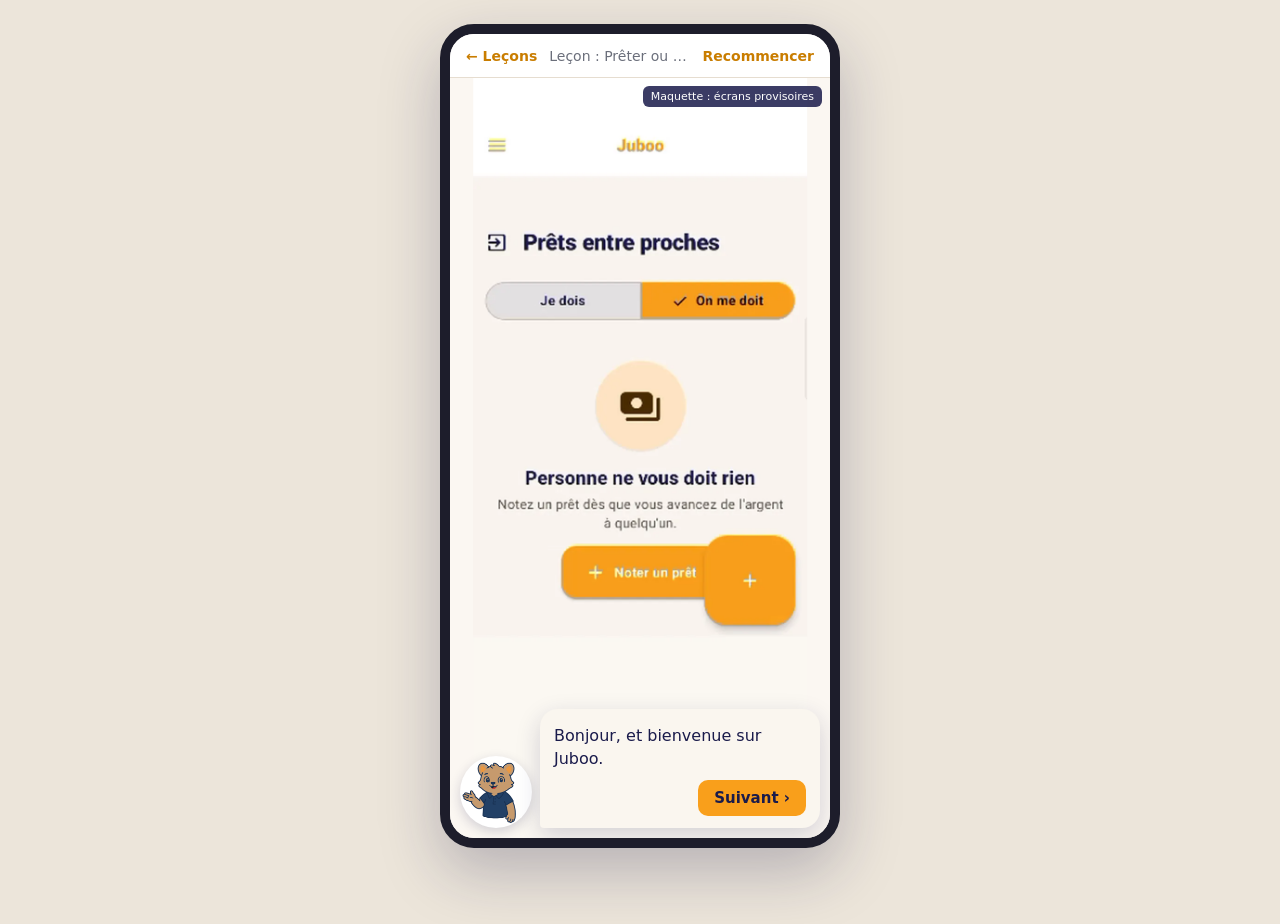
==== jouer.html @ e8f33935 "Site du tutoriel : accueil, lecteur et leçon « Prêter ou emprunter » Le lecteur dessine lui-même le " ====
<!doctype html>
<html lang="fr">
<head>
<meta charset="utf-8">
<meta name="viewport" content="width=device-width, initial-scale=1, viewport-fit=cover">
<title>Leçon — Juboo</title>
<meta name="theme-color" content="#FFFFFF">
<link rel="icon" href="assets/logo.png">
<style>
  :root{
    --orange:#F99F1B; --orange-fonce:#C97D00; --halo:#F5A623;
    --marine:#1A1B4B; --papier:#FBF7F2; --blanc:#FFFFFF;
    --bulle:#FAF6EF; --gris:#6B6F7B; --trait:#E6DDD0;
    --barre:44px;
  }
  *{box-sizing:border-box;-webkit-tap-highlight-color:transparent}
  html,body{margin:0;height:100%}
  body{background:var(--papier);color:var(--marine);
    font-family:Roboto,system-ui,-apple-system,"Segoe UI",Arial,sans-serif;
    overscroll-behavior:none}
  button{font:inherit;cursor:pointer}

  /* ---- La barre du site, au-dessus de l'écran de l'application ---- */
  .barre{height:var(--barre);display:flex;align-items:center;gap:8px;
    padding:0 12px;background:var(--blanc);border-bottom:1px solid var(--trait);
    font-size:14px;position:relative;z-index:30}
  .barre a,.barre button{color:var(--orange-fonce);font-weight:700;text-decoration:none;
    background:none;border:0;padding:10px 4px;font-size:14px}
  .barre .titre{flex:1;text-align:center;color:var(--gris);white-space:nowrap;
    overflow:hidden;text-overflow:ellipsis}

  /* ---- La scène : plein écran sur téléphone, cadre de téléphone sur ordinateur ---- */
  .scene{position:relative;height:calc(100dvh - var(--barre));overflow:hidden;
    background:var(--papier)}
  @media (min-width:700px){
    body{background:#ECE5DA}
    .cadre{width:400px;margin:24px auto;border-radius:34px;overflow:hidden;
      border:10px solid #1D1D2B;box-shadow:0 24px 60px rgba(26,27,75,.25);background:var(--papier)}
    .scene{height:min(760px, calc(100dvh - 48px - 20px - var(--barre)))}
  }

  .ecran{position:absolute;left:50%;top:0;transform:translateX(-50%)}
  .ecran img{display:block;width:100%;height:100%;user-select:none;-webkit-user-drag:none}

  /* ---- La zone à toucher et son battement (même rythme que l'application) ---- */
  .zone{position:absolute;border-radius:12px;cursor:pointer}
  .zone.bat::after{content:"";position:absolute;inset:-4px;border-radius:14px;
    border:3px solid var(--halo);box-shadow:0 0 0 4px rgba(245,166,35,.28),0 0 18px rgba(245,166,35,.55);
    animation:bat 3.4s infinite}
  @keyframes bat{
    0%{transform:scale(1)} 5.88%{transform:scale(1.18)} 12.35%{transform:scale(1)}
    18.24%{transform:scale(1.18)} 24.71%{transform:scale(1)} 30.59%{transform:scale(1.18)}
    37.06%{transform:scale(1)} 100%{transform:scale(1)}
  }
  @media (prefers-reduced-motion:reduce){.zone.bat::after{animation:none}}
  .fleche{position:absolute;width:0;height:0;border:14px solid transparent;
    border-top:18px solid var(--orange);transform:translate(-50%,-100%);
    animation:saut .8s ease-in-out infinite;pointer-events:none}
  @keyframes saut{50%{margin-top:-8px}}
  .valeur{position:absolute;display:flex;align-items:center;padding:0 4%;
    background:var(--blanc);border-radius:8px;color:#20203A;font-size:15px;pointer-events:none;
    border:2px solid var(--orange)}

  /* ---- Le guide, sa fiche et sa bulle ---- */
  .groupe{position:absolute;left:10px;right:10px;z-index:20;display:flex;
    flex-direction:column;gap:8px;transition:top .25s,bottom .25s}
  .groupe.bas{bottom:10px}
  .groupe.haut{top:10px}
  .ligne-guide{display:flex;align-items:flex-end;gap:8px}
  .guide{width:72px;height:72px;flex:none;border-radius:50%;background:var(--blanc);
    box-shadow:0 4px 12px rgba(26,27,75,.18);overflow:hidden}
  .guide img{width:100%;height:100%;object-fit:contain;padding:2px}
  .bulle{flex:1;background:var(--bulle);border-radius:18px 18px 18px 4px;
    box-shadow:0 8px 24px rgba(26,27,75,.18);padding:12px 14px}
  .etape{font-size:12px;color:var(--gris);margin-bottom:4px}
  .texte{font-size:16px;line-height:1.4;min-height:1.4em}
  .actions{display:flex;justify-content:flex-end;align-items:center;gap:10px;margin-top:10px}
  .actions .aide{flex:1;font-size:12px;color:var(--gris)}
  .suivant{background:var(--orange);color:var(--marine);border:0;border-radius:10px;
    padding:9px 16px;font-weight:700;font-size:15px}
  .suivant:active{transform:scale(.97)}

  .fiche{background:var(--bulle);border-radius:12px;border-left:4px solid var(--orange);
    box-shadow:0 6px 18px rgba(26,27,75,.15);padding:8px 12px;font-size:13px}
  .fiche .tete{display:flex;justify-content:space-between;align-items:center;
    color:var(--orange-fonce);font-weight:700;font-size:11px;letter-spacing:.06em;
    text-transform:uppercase;background:none;border:0;width:100%;padding:2px 0}
  .fiche dl{display:grid;grid-template-columns:auto 1fr;gap:3px 12px;margin:6px 0 0}
  .fiche dt{color:var(--gris)} .fiche dd{margin:0;text-align:right;font-weight:700}
  .fiche .note{margin-top:6px;font-size:12px;color:var(--gris)}
  .fiche.pliee dl,.fiche.pliee .note{display:none}

  /* ---- La fenêtre de saisie ---- */
  .voile{position:absolute;inset:0;background:rgba(26,27,75,.35);z-index:40;
    display:flex;align-items:flex-end}
  .feuille{background:var(--blanc);width:100%;border-radius:18px 18px 0 0;padding:16px 16px 20px}
  .feuille label{display:block;font-size:14px;color:var(--gris);margin-bottom:6px}
  .feuille input{width:100%;font-size:18px;padding:12px;border:2px solid var(--orange);
    border-radius:10px;outline:none;color:#20203A}
  .feuille .msg{min-height:20px;font-size:14px;color:#B3261E;margin-top:6px}
  .feuille .boutons{display:flex;justify-content:flex-end;gap:10px;margin-top:8px}
  .feuille .annuler{background:none;border:0;color:var(--orange-fonce);font-weight:700;padding:9px 12px}

  /* ---- La fin ---- */
  .fin{position:absolute;inset:0;z-index:50;background:rgba(26,27,75,.55);
    display:flex;align-items:center;justify-content:center;padding:20px}
  .carte{background:var(--blanc);border-radius:20px;padding:24px 20px;text-align:center;max-width:340px}
  .carte img{width:110px}
  .carte h2{margin:8px 0 6px;font-size:22px}
  .carte p{margin:0 0 18px;color:var(--gris);line-height:1.45}
  .carte a{display:block;padding:13px;border-radius:12px;font-weight:700;text-decoration:none;margin-top:10px}
  .carte .principal{background:var(--orange);color:var(--marine)}
  .carte .second{border:2px solid var(--orange);color:var(--orange-fonce)}

  .maquette{position:absolute;top:8px;right:8px;z-index:25;background:var(--marine);color:#fff;
    font-size:11px;padding:4px 8px;border-radius:6px;opacity:.85;pointer-events:none}
  .erreur{padding:40px 20px;text-align:center}
  [hidden]{display:none!important}
</style>
</head>
<body>
<div class="cadre">
  <div class="barre">
    <a href="index.html">← Leçons</a>
    <span class="titre" id="titre">Juboo</span>
    <button type="button" id="recommencer">Recommencer</button>
  </div>
  <main class="scene" id="scene">
    <div class="ecran" id="ecran"><img id="image" alt=""></div>
    <div class="maquette" id="maquette" hidden>Maquette : écrans provisoires</div>
    <div class="groupe bas" id="groupe">
      <div class="fiche" id="fiche" hidden>
        <button type="button" class="tete" id="ficheTete"><span id="ficheTitre"></span><span id="ficheSigne">⌃</span></button>
        <dl id="ficheLignes"></dl>
        <div class="note" id="ficheNote"></div>
      </div>
      <div class="ligne-guide">
        <div class="guide"><img id="guide" src="assets/guide/explique.webp" alt="Le guide de Juboo"></div>
        <div class="bulle">
          <div class="etape" id="etape"></div>
          <div class="texte" id="texte" aria-live="polite"></div>
          <div class="actions">
            <span class="aide" id="aide"></span>
            <button type="button" class="suivant" id="suivant">Suivant ›</button>
          </div>
        </div>
      </div>
    </div>
  </main>
</div>

<template id="modeleSaisie">
  <div class="voile">
    <form class="feuille">
      <label></label>
      <input autocomplete="off" autocapitalize="words" spellcheck="false">
      <div class="msg" aria-live="polite"></div>
      <div class="boutons">
        <button type="button" class="annuler">Annuler</button>
        <button type="submit" class="suivant">Valider</button>
      </div>
    </form>
  </div>
</template>

<script>
(() => {
  const $ = id => document.getElementById(id);
  const scene = $('scene'), ecran = $('ecran'), image = $('image'), groupe = $('groupe');
  const id = new URLSearchParams(location.search).get('lecon') || 'pret_deux_sens';

  let lecon, pas = 0, ligne = 0, rates = 0, valeurs = {}, zoneEl = null, flecheEl = null;

  fetch('lecons/' + encodeURIComponent(id) + '.json')
    .then(r => { if (!r.ok) throw 0; return r.json(); })
    .then(l => { lecon = l; demarrer(); })
    .catch(() => { scene.innerHTML = '<p class="erreur">Cette leçon n\'est pas encore disponible.<br><a href="index.html">Retour à l\'accueil</a></p>'; });

  function demarrer() {
    document.title = lecon.titre + ' — Juboo';
    $('titre').textContent = 'Leçon : ' + lecon.titre;
    $('maquette').hidden = !lecon.maquette;
    pas = 0; valeurs = {};
    afficherPas();
  }
  $('recommencer').onclick = () => { fermerSaisie(); document.querySelector('.fin')?.remove(); demarrer(); };

  // L'image est affichée entière, à la plus grande taille qui tient dans la scène.
  function cadrer() {
    if (!image.naturalWidth) return;
    const W = scene.clientWidth, H = scene.clientHeight;
    const k = Math.min(W / image.naturalWidth, H / image.naturalHeight);
    ecran.style.width = image.naturalWidth * k + 'px';
    ecran.style.height = image.naturalHeight * k + 'px';
    placerGroupe();
  }
  addEventListener('resize', cadrer);
  image.onload = cadrer;

  function precharger(i) {
    const p = lecon.pas[i];
    if (p) { const im = new Image(); im.src = lecon.dossier + p.ecran; }
  }

  function afficherPas() {
    const p = lecon.pas[pas];
    const src = lecon.dossier + p.ecran;
    if (!image.src.endsWith(src)) image.src = src;
    precharger(pas + 1); precharger(pas + 2);
    $('guide').src = 'assets/guide/' + (p.humeur || 'explique') + '.webp';
    $('etape').textContent = p.etape || '';
    montrerFiche(p.fiche);
    dessinerValeurs(p.ecran);
    retirerZone();
    ligne = 0; rates = 0;
    direLigne();
  }

  function direLigne() {
    const p = lecon.pas[pas];
    const derniere = ligne >= p.dire.length - 1;
    $('texte').textContent = p.dire[ligne];
    const btn = $('suivant');
    $('aide').textContent = '';
    if (!derniere) { btn.hidden = false; btn.textContent = 'Suivant ›'; }
    else if (p.action) {
      btn.hidden = true;
      $('aide').textContent = pas < 3 ? 'Touchez la zone qui clignote.' : '';
      poserZone(p.action);
    } else { btn.hidden = false; btn.textContent = p.bouton || 'Suivant ›'; }
    placerGroupe();
  }

  $('suivant').onclick = () => {
    const p = lecon.pas[pas];
    if (ligne < p.dire.length - 1) { ligne++; direLigne(); return; }
    if (p.fin) { finir(); return; }
    avancer();
  };

  function avancer() { pas++; afficherPas(); }

  // ---- La fiche de la situation ----
  let fichePliee = false, ficheCourante = null;
  function montrerFiche(cle) {
    const f = cle && lecon.fiches[cle];
    $('fiche').hidden = !f;
    if (!f) { ficheCourante = null; return; }
    if (ficheCourante !== cle) { fichePliee = false; ficheCourante = cle; }
    $('ficheTitre').textContent = f.titre;
    $('ficheLignes').innerHTML = '';
    f.lignes.forEach(([k, v]) => {
      const dt = document.createElement('dt'), dd = document.createElement('dd');
      dt.textContent = k; dd.textContent = v;
      $('ficheLignes').append(dt, dd);
    });
    $('ficheNote').textContent = f.note || '';
    $('ficheNote').hidden = !f.note;
    plier(fichePliee);
  }
  function plier(oui) {
    fichePliee = oui;
    $('fiche').classList.toggle('pliee', oui);
    $('ficheSigne').textContent = oui ? '⌄' : '⌃';
  }
  $('ficheTete').onclick = () => { plier(!fichePliee); placerGroupe(); };

  // ---- La zone à toucher ----
  function rectZone(z) {
    return { left: z.x * 100 + '%', top: z.y * 100 + '%', width: z.l * 100 + '%', height: z.h * 100 + '%' };
  }
  function poserZone(a) {
    retirerZone();
    zoneEl = document.createElement('div');
    zoneEl.className = 'zone' + (a.bat === false ? '' : ' bat');
    Object.assign(zoneEl.style, rectZone(a.zone));
    zoneEl.setAttribute('role', 'button');
    zoneEl.setAttribute('aria-label', a.libelle || lecon.pas[pas].dire.at(-1));
    zoneEl.onclick = e => { e.stopPropagation(); toucheZone(a); };
    ecran.append(zoneEl);
  }
  function retirerZone() { zoneEl?.remove(); zoneEl = null; flecheEl?.remove(); flecheEl = null; }

  // Un toucher à côté ne fait rien ; au troisième, une flèche montre la zone.
  ecran.addEventListener('click', () => {
    if (!zoneEl) return;
    if (++rates >= 3 && !flecheEl) {
      const z = lecon.pas[pas].action.zone;
      flecheEl = document.createElement('div');
      flecheEl.className = 'fleche';
      flecheEl.style.left = (z.x + z.l / 2) * 100 + '%';
      flecheEl.style.top = (z.y - 0.008) * 100 + '%';
      ecran.append(flecheEl);
    }
  });

  function toucheZone(a) {
    if (a.type === 'saisir') ouvrirSaisie(a);
    else { retirerZone(); avancer(); }
  }

  // ---- La saisie ----
  let voile = null;
  function ouvrirSaisie(a) {
    voile = $('modeleSaisie').content.firstElementChild.cloneNode(true);
    const form = voile.querySelector('form'), input = voile.querySelector('input'), msg = voile.querySelector('.msg');
    voile.querySelector('label').textContent = a.libelle;
    if (a.clavier === 'chiffres') { input.inputMode = 'numeric'; input.autocapitalize = 'off'; }
    if (a.clavier === 'telephone') { input.type = 'tel'; input.inputMode = 'tel'; input.autocapitalize = 'off'; }
    input.placeholder = a.attendu;
    voile.querySelector('.annuler').onclick = fermerSaisie;
    voile.onclick = e => { if (e.target === voile) fermerSaisie(); };
    form.onsubmit = e => {
      e.preventDefault();
      const v = input.value.trim();
      if (juste(a, v)) {
        (valeurs[lecon.pas[pas].ecran] ||= []).push({ zone: a.zone, texte: joli(a, v) });
        fermerSaisie(); retirerZone(); avancer();
      } else {
        msg.textContent = a.rappel || ('Le guide attend : ' + a.attendu + '.');
        input.select();
      }
    };
    scene.append(voile);
    setTimeout(() => input.focus(), 50);
  }
  function fermerSaisie() { voile?.remove(); voile = null; }

  function juste(a, v) {
    if (a.chiffres) return v.replace(/\D/g, '') === a.chiffres;
    if (a.accepte) return v.toLowerCase().includes(a.accepte);
    return v.toLowerCase() === a.attendu.toLowerCase();
  }
  // Ce qui s'affiche dans le champ : la forme propre, comme l'application l'écrirait.
  function joli(a, v) { return a.accepte ? a.attendu : (a.chiffres ? a.attendu : v); }

  function dessinerValeurs(nomEcran) {
    ecran.querySelectorAll('.valeur').forEach(e => e.remove());
    (valeurs[nomEcran] || []).forEach(({ zone, texte }) => {
      const d = document.createElement('div');
      d.className = 'valeur';
      Object.assign(d.style, rectZone(zone));
      d.textContent = texte;
      ecran.append(d);
    });
  }

  // ---- Le guide ne doit jamais cacher la zone qu'il demande de toucher ----
  function placerGroupe() {
    const a = lecon?.pas[pas]?.action;
    groupe.classList.add('bas'); groupe.classList.remove('haut');
    if (!a || !zoneEl) return;
    const zr = zoneEl.getBoundingClientRect();
    const couvre = () => {
      const g = groupe.getBoundingClientRect();
      return !(g.bottom < zr.top - 8 || g.top > zr.bottom + 8);
    };
    if (!couvre()) return;
    if (!$('fiche').hidden && !fichePliee) { plier(true); if (!couvre()) return; }
    groupe.classList.remove('bas'); groupe.classList.add('haut');
  }

  // ---- La fin ----
  function finir() {
    const d = document.createElement('div');
    d.className = 'fin';
    d.innerHTML = `<div class="carte">
      <img src="assets/guide/fete.webp" alt="">
      <h2>Leçon terminée</h2>
      <p>Tout ce que vous venez de faire, vous le ferez de la même façon dans Juboo.</p>
      <a class="principal" href="index.html#telecharger">Télécharger Juboo</a>
      <a class="second" href="index.html#lecons">Essayer un autre espace</a>
    </div>`;
    scene.append(d);
  }
})();
</script>
</body>
</html>
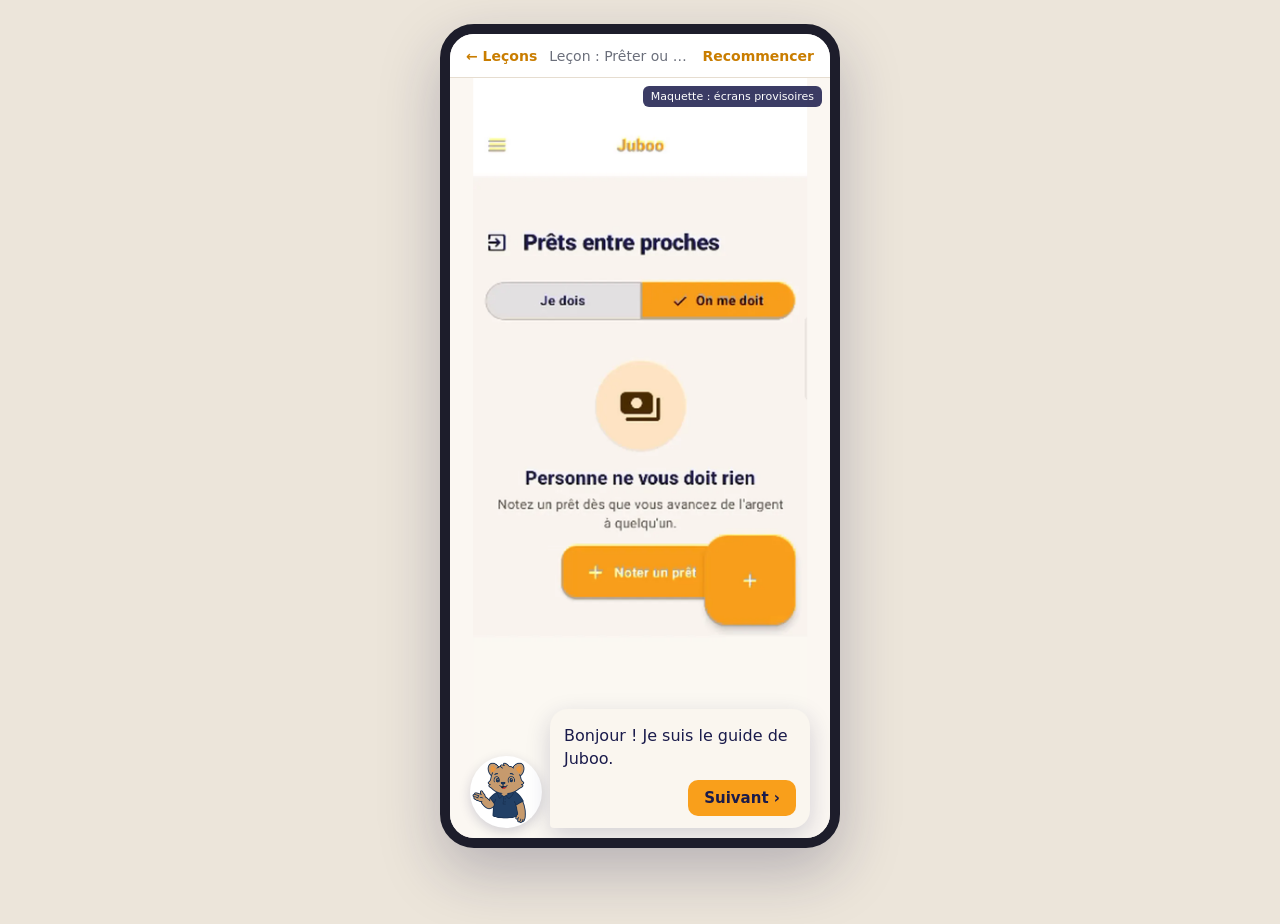
==== commit 20faff74: "Installation par WhatsApp, guide pour le visiteur, et la bulle dans le telephone - Le bouton « Telec" ====
--- a/jouer.html
+++ b/jouer.html
@@ -192,6 +192,15 @@
     const k = Math.min(W / image.naturalWidth, H / image.naturalHeight);
     ecran.style.width = image.naturalWidth * k + 'px';
     ecran.style.height = image.naturalHeight * k + 'px';
+    // Le guide, sa fiche et sa bulle restent DANS l'écran du téléphone. Posés sur toute la
+    // largeur de la fenêtre, ils recouvraient la moitié basse de la capture dès que la fenêtre
+    // était plus large que le téléphone — on ne voyait plus le bouton à toucher.
+    // Sur un écran bas (ordinateur portable), le téléphone devient étroit : la bulle garde alors
+    // une largeur lisible, quitte à déborder un peu de chaque côté.
+    const largeur = Math.max(image.naturalWidth * k - 16, Math.min(340, W - 16));
+    const gauche = (W - largeur) / 2;
+    groupe.style.left = gauche + 'px';
+    groupe.style.right = gauche + 'px';
     placerGroupe();
   }
   addEventListener('resize', cadrer);
@@ -366,14 +375,16 @@
     d.className = 'fin';
     d.innerHTML = `<div class="carte">
       <img src="assets/guide/fete.webp" alt="">
-      <h2>Leçon terminée</h2>
-      <p>Tout ce que vous venez de faire, vous le ferez de la même façon dans Juboo.</p>
-      <a class="principal" href="index.html#telecharger">Télécharger Juboo</a>
+      <h2>Ce n'était qu'un aperçu</h2>
+      <p>Juboo fait bien plus que ça. Pour tout découvrir et vous en servir, installez
+        l'application : elle s'installe par WhatsApp.</p>
+      <a class="principal" data-whatsapp href="https://wa.me/221775543487">Recevoir Juboo sur WhatsApp</a>
       <a class="second" href="index.html#lecons">Essayer un autre espace</a>
     </div>`;
     scene.append(d);
   }
 })();
 </script>
+<script src="assets/whatsapp.js"></script>
 </body>
 </html>
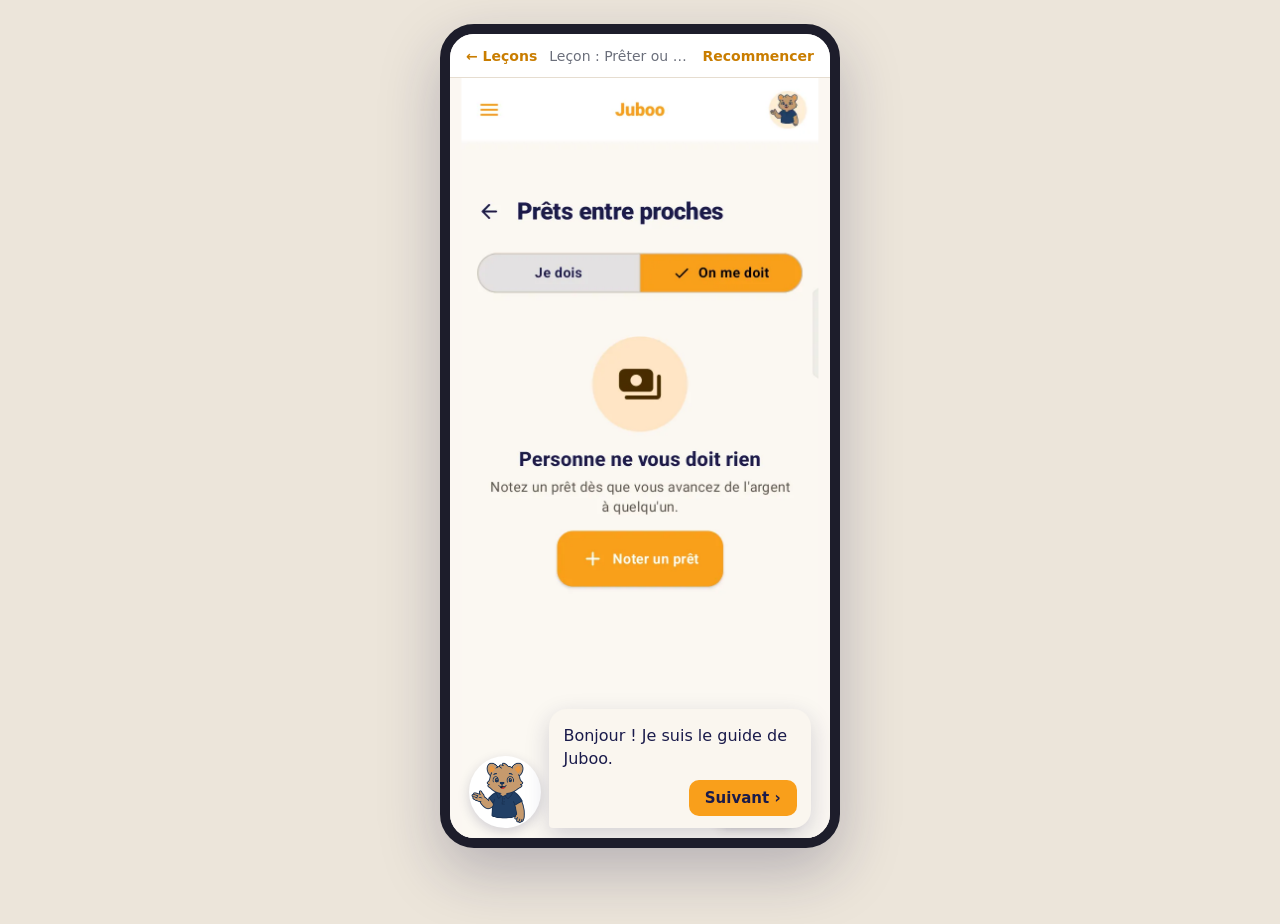
==== commit 3f6881ba: "Les trois lecons sur de vraies captures, et le paiement Wave rejoue - 25 captures prises sur le Tecn" ====
--- a/jouer.html
+++ b/jouer.html
@@ -111,6 +111,17 @@
   .carte a{display:block;padding:13px;border-radius:12px;font-weight:700;text-decoration:none;margin-top:10px}
   .carte .principal{background:var(--orange);color:var(--marine)}
   .carte .second{border:2px solid var(--orange);color:var(--orange-fonce)}
+
+  /* ---- La notification d'un paiement (Wave, Orange Money), qui glisse du haut ---- */
+  .notif{position:absolute;left:4%;right:4%;top:1.5%;z-index:15;background:#fff;border-radius:16px;
+    box-shadow:0 10px 30px rgba(26,27,75,.28);padding:10px 12px;display:flex;gap:10px;align-items:center;
+    animation:glisse .45s ease-out}
+  .notif .logo{width:34px;height:34px;flex:none;border-radius:50%;background:#1DC3FF;color:#fff;
+    display:grid;place-items:center;font-weight:800;font-size:15px}
+  .notif .source{font-size:11px;color:var(--gris)}
+  .notif b{display:block;font-size:14px;color:#20203A}
+  .notif span.detail{font-size:12px;color:var(--gris)}
+  @keyframes glisse{from{transform:translateY(-130%);opacity:0}to{transform:none;opacity:1}}
 
   .maquette{position:absolute;top:8px;right:8px;z-index:25;background:var(--marine);color:#fff;
     font-size:11px;padding:4px 8px;border-radius:6px;opacity:.85;pointer-events:none}
@@ -219,6 +230,7 @@
     $('guide').src = 'assets/guide/' + (p.humeur || 'explique') + '.webp';
     $('etape').textContent = p.etape || '';
     montrerFiche(p.fiche);
+    montrerNotification(p.notification);
     dessinerValeurs(p.ecran);
     retirerZone();
     ligne = 0; rates = 0;
@@ -248,6 +260,23 @@
   };
 
   function avancer() { pas++; afficherPas(); }
+
+  // ---- La notification d'un paiement ----
+  // Dans l'application, c'est elle qui déclenche tout : Juboo lit la notification de Wave et
+  // règle la dette seul. Elle s'affiche sur l'écran du téléphone, le temps du pas qui en parle.
+  function montrerNotification(n) {
+    ecran.querySelector('.notif')?.remove();
+    if (!n) return;
+    const d = document.createElement('div');
+    d.className = 'notif';
+    d.setAttribute('role', 'status');
+    d.innerHTML = '<span class="logo" aria-hidden="true"></span><span><span class="source"></span><b></b><span class="detail"></span></span>';
+    d.querySelector('.logo').textContent = n.source.charAt(0);
+    d.querySelector('.source').textContent = n.source + ' · maintenant';
+    d.querySelector('b').textContent = n.titre;
+    d.querySelector('.detail').textContent = n.texte;
+    ecran.append(d);
+  }
 
   // ---- La fiche de la situation ----
   let fichePliee = false, ficheCourante = null;
@@ -323,7 +352,9 @@
       e.preventDefault();
       const v = input.value.trim();
       if (juste(a, v)) {
-        (valeurs[lecon.pas[pas].ecran] ||= []).push({ zone: a.zone, texte: joli(a, v) });
+        // Une valeur que la capture montre déjà n'est pas redessinée : le cadre posé par-dessus
+        // cachait le libellé du champ pour écrire exactement la même chose.
+        if (!a.dejaVisible) (valeurs[lecon.pas[pas].ecran] ||= []).push({ zone: a.zone, texte: joli(a, v) });
         fermerSaisie(); retirerZone(); avancer();
       } else {
         msg.textContent = a.rappel || ('Le guide attend : ' + a.attendu + '.');
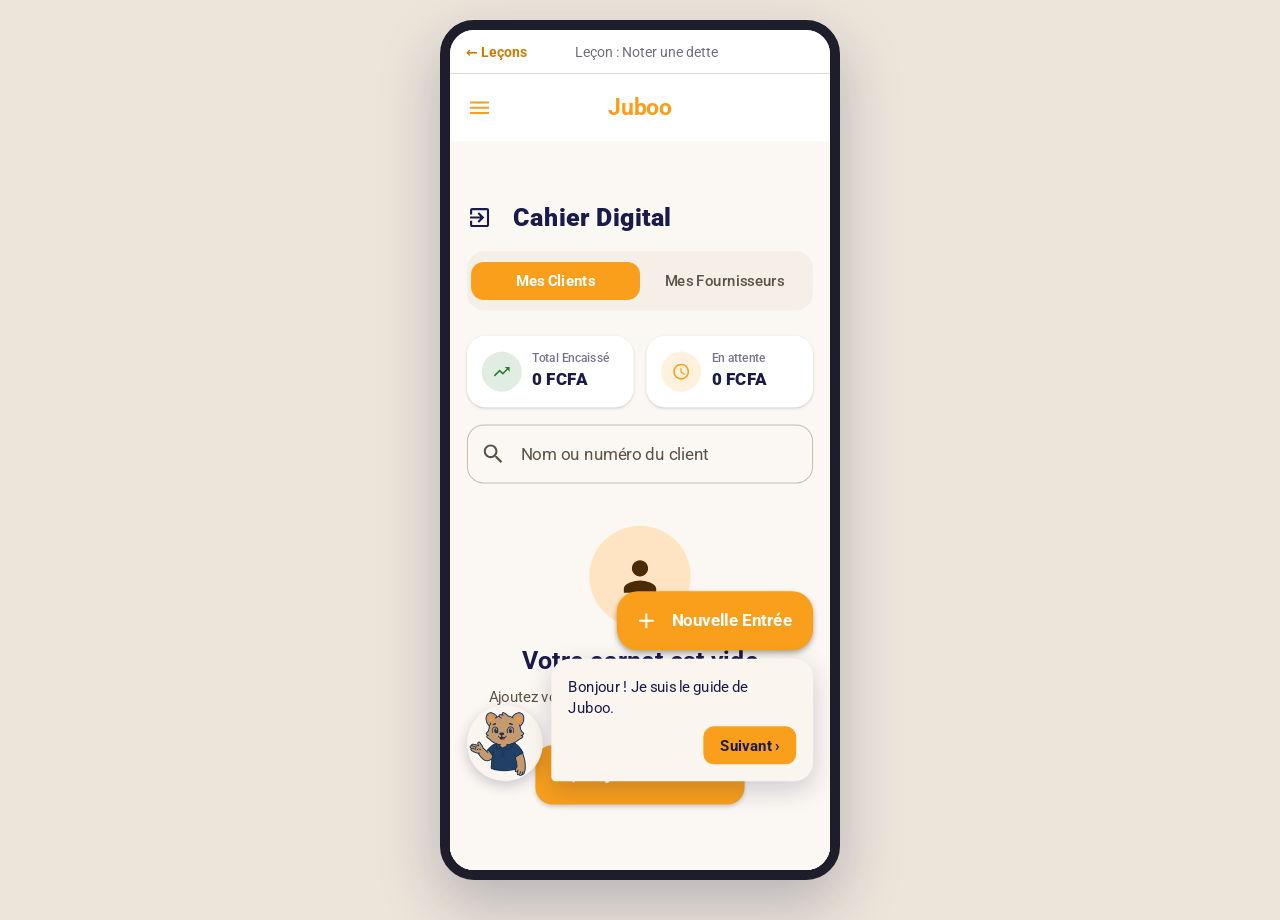
==== commit bcb98303: "Le site devient un simulateur : les ecrans de Juboo, et la liberte de se tromper Les lecons ne font " ====
--- a/jouer.html
+++ b/jouer.html
@@ -2,419 +2,36 @@
 <html lang="fr">
 <head>
 <meta charset="utf-8">
-<meta name="viewport" content="width=device-width, initial-scale=1, viewport-fit=cover">
+<meta name="viewport" content="width=device-width, initial-scale=1, viewport-fit=cover, interactive-widget=resizes-content">
 <title>Leçon — Juboo</title>
 <meta name="theme-color" content="#FFFFFF">
 <link rel="icon" href="assets/logo.png">
-<style>
-  :root{
-    --orange:#F99F1B; --orange-fonce:#C97D00; --halo:#F5A623;
-    --marine:#1A1B4B; --papier:#FBF7F2; --blanc:#FFFFFF;
-    --bulle:#FAF6EF; --gris:#6B6F7B; --trait:#E6DDD0;
-    --barre:44px;
-  }
-  *{box-sizing:border-box;-webkit-tap-highlight-color:transparent}
-  html,body{margin:0;height:100%}
-  body{background:var(--papier);color:var(--marine);
-    font-family:Roboto,system-ui,-apple-system,"Segoe UI",Arial,sans-serif;
-    overscroll-behavior:none}
-  button{font:inherit;cursor:pointer}
-
-  /* ---- La barre du site, au-dessus de l'écran de l'application ---- */
-  .barre{height:var(--barre);display:flex;align-items:center;gap:8px;
-    padding:0 12px;background:var(--blanc);border-bottom:1px solid var(--trait);
-    font-size:14px;position:relative;z-index:30}
-  .barre a,.barre button{color:var(--orange-fonce);font-weight:700;text-decoration:none;
-    background:none;border:0;padding:10px 4px;font-size:14px}
-  .barre .titre{flex:1;text-align:center;color:var(--gris);white-space:nowrap;
-    overflow:hidden;text-overflow:ellipsis}
-
-  /* ---- La scène : plein écran sur téléphone, cadre de téléphone sur ordinateur ---- */
-  .scene{position:relative;height:calc(100dvh - var(--barre));overflow:hidden;
-    background:var(--papier)}
-  @media (min-width:700px){
-    body{background:#ECE5DA}
-    .cadre{width:400px;margin:24px auto;border-radius:34px;overflow:hidden;
-      border:10px solid #1D1D2B;box-shadow:0 24px 60px rgba(26,27,75,.25);background:var(--papier)}
-    .scene{height:min(760px, calc(100dvh - 48px - 20px - var(--barre)))}
-  }
-
-  .ecran{position:absolute;left:50%;top:0;transform:translateX(-50%)}
-  .ecran img{display:block;width:100%;height:100%;user-select:none;-webkit-user-drag:none}
-
-  /* ---- La zone à toucher et son battement (même rythme que l'application) ---- */
-  .zone{position:absolute;border-radius:12px;cursor:pointer}
-  .zone.bat::after{content:"";position:absolute;inset:-4px;border-radius:14px;
-    border:3px solid var(--halo);box-shadow:0 0 0 4px rgba(245,166,35,.28),0 0 18px rgba(245,166,35,.55);
-    animation:bat 3.4s infinite}
-  @keyframes bat{
-    0%{transform:scale(1)} 5.88%{transform:scale(1.18)} 12.35%{transform:scale(1)}
-    18.24%{transform:scale(1.18)} 24.71%{transform:scale(1)} 30.59%{transform:scale(1.18)}
-    37.06%{transform:scale(1)} 100%{transform:scale(1)}
-  }
-  @media (prefers-reduced-motion:reduce){.zone.bat::after{animation:none}}
-  .fleche{position:absolute;width:0;height:0;border:14px solid transparent;
-    border-top:18px solid var(--orange);transform:translate(-50%,-100%);
-    animation:saut .8s ease-in-out infinite;pointer-events:none}
-  @keyframes saut{50%{margin-top:-8px}}
-  .valeur{position:absolute;display:flex;align-items:center;padding:0 4%;
-    background:var(--blanc);border-radius:8px;color:#20203A;font-size:15px;pointer-events:none;
-    border:2px solid var(--orange)}
-
-  /* ---- Le guide, sa fiche et sa bulle ---- */
-  .groupe{position:absolute;left:10px;right:10px;z-index:20;display:flex;
-    flex-direction:column;gap:8px;transition:top .25s,bottom .25s}
-  .groupe.bas{bottom:10px}
-  .groupe.haut{top:10px}
-  .ligne-guide{display:flex;align-items:flex-end;gap:8px}
-  .guide{width:72px;height:72px;flex:none;border-radius:50%;background:var(--blanc);
-    box-shadow:0 4px 12px rgba(26,27,75,.18);overflow:hidden}
-  .guide img{width:100%;height:100%;object-fit:contain;padding:2px}
-  .bulle{flex:1;background:var(--bulle);border-radius:18px 18px 18px 4px;
-    box-shadow:0 8px 24px rgba(26,27,75,.18);padding:12px 14px}
-  .etape{font-size:12px;color:var(--gris);margin-bottom:4px}
-  .texte{font-size:16px;line-height:1.4;min-height:1.4em}
-  .actions{display:flex;justify-content:flex-end;align-items:center;gap:10px;margin-top:10px}
-  .actions .aide{flex:1;font-size:12px;color:var(--gris)}
-  .suivant{background:var(--orange);color:var(--marine);border:0;border-radius:10px;
-    padding:9px 16px;font-weight:700;font-size:15px}
-  .suivant:active{transform:scale(.97)}
-
-  .fiche{background:var(--bulle);border-radius:12px;border-left:4px solid var(--orange);
-    box-shadow:0 6px 18px rgba(26,27,75,.15);padding:8px 12px;font-size:13px}
-  .fiche .tete{display:flex;justify-content:space-between;align-items:center;
-    color:var(--orange-fonce);font-weight:700;font-size:11px;letter-spacing:.06em;
-    text-transform:uppercase;background:none;border:0;width:100%;padding:2px 0}
-  .fiche dl{display:grid;grid-template-columns:auto 1fr;gap:3px 12px;margin:6px 0 0}
-  .fiche dt{color:var(--gris)} .fiche dd{margin:0;text-align:right;font-weight:700}
-  .fiche .note{margin-top:6px;font-size:12px;color:var(--gris)}
-  .fiche.pliee dl,.fiche.pliee .note{display:none}
-
-  /* ---- La fenêtre de saisie ---- */
-  .voile{position:absolute;inset:0;background:rgba(26,27,75,.35);z-index:40;
-    display:flex;align-items:flex-end}
-  .feuille{background:var(--blanc);width:100%;border-radius:18px 18px 0 0;padding:16px 16px 20px}
-  .feuille label{display:block;font-size:14px;color:var(--gris);margin-bottom:6px}
-  .feuille input{width:100%;font-size:18px;padding:12px;border:2px solid var(--orange);
-    border-radius:10px;outline:none;color:#20203A}
-  .feuille .msg{min-height:20px;font-size:14px;color:#B3261E;margin-top:6px}
-  .feuille .boutons{display:flex;justify-content:flex-end;gap:10px;margin-top:8px}
-  .feuille .annuler{background:none;border:0;color:var(--orange-fonce);font-weight:700;padding:9px 12px}
-
-  /* ---- La fin ---- */
-  .fin{position:absolute;inset:0;z-index:50;background:rgba(26,27,75,.55);
-    display:flex;align-items:center;justify-content:center;padding:20px}
-  .carte{background:var(--blanc);border-radius:20px;padding:24px 20px;text-align:center;max-width:340px}
-  .carte img{width:110px}
-  .carte h2{margin:8px 0 6px;font-size:22px}
-  .carte p{margin:0 0 18px;color:var(--gris);line-height:1.45}
-  .carte a{display:block;padding:13px;border-radius:12px;font-weight:700;text-decoration:none;margin-top:10px}
-  .carte .principal{background:var(--orange);color:var(--marine)}
-  .carte .second{border:2px solid var(--orange);color:var(--orange-fonce)}
-
-  /* ---- La notification d'un paiement (Wave, Orange Money), qui glisse du haut ---- */
-  .notif{position:absolute;left:4%;right:4%;top:1.5%;z-index:15;background:#fff;border-radius:16px;
-    box-shadow:0 10px 30px rgba(26,27,75,.28);padding:10px 12px;display:flex;gap:10px;align-items:center;
-    animation:glisse .45s ease-out}
-  .notif .logo{width:34px;height:34px;flex:none;border-radius:50%;background:#1DC3FF;color:#fff;
-    display:grid;place-items:center;font-weight:800;font-size:15px}
-  .notif .source{font-size:11px;color:var(--gris)}
-  .notif b{display:block;font-size:14px;color:#20203A}
-  .notif span.detail{font-size:12px;color:var(--gris)}
-  @keyframes glisse{from{transform:translateY(-130%);opacity:0}to{transform:none;opacity:1}}
-
-  .maquette{position:absolute;top:8px;right:8px;z-index:25;background:var(--marine);color:#fff;
-    font-size:11px;padding:4px 8px;border-radius:6px;opacity:.85;pointer-events:none}
-  .erreur{padding:40px 20px;text-align:center}
-  [hidden]{display:none!important}
-</style>
+<link rel="preconnect" href="https://fonts.googleapis.com">
+<link rel="preconnect" href="https://fonts.gstatic.com" crossorigin>
+<link href="https://fonts.googleapis.com/css2?family=Roboto:wght@400;500;700;900&display=swap" rel="stylesheet">
+<link rel="stylesheet" href="assets/simulateur.css">
 </head>
 <body>
 <div class="cadre">
-  <div class="barre">
-    <a href="index.html">← Leçons</a>
+  <div class="barre-site">
+    <a href="index.html#lecons">← Leçons</a>
     <span class="titre" id="titre">Juboo</span>
-    <button type="button" id="recommencer">Recommencer</button>
   </div>
-  <main class="scene" id="scene">
-    <div class="ecran" id="ecran"><img id="image" alt=""></div>
-    <div class="maquette" id="maquette" hidden>Maquette : écrans provisoires</div>
-    <div class="groupe bas" id="groupe">
-      <div class="fiche" id="fiche" hidden>
-        <button type="button" class="tete" id="ficheTete"><span id="ficheTitre"></span><span id="ficheSigne">⌃</span></button>
-        <dl id="ficheLignes"></dl>
-        <div class="note" id="ficheNote"></div>
-      </div>
-      <div class="ligne-guide">
-        <div class="guide"><img id="guide" src="assets/guide/explique.webp" alt="Le guide de Juboo"></div>
-        <div class="bulle">
-          <div class="etape" id="etape"></div>
-          <div class="texte" id="texte" aria-live="polite"></div>
-          <div class="actions">
-            <span class="aide" id="aide"></span>
-            <button type="button" class="suivant" id="suivant">Suivant ›</button>
-          </div>
-        </div>
-      </div>
-    </div>
-  </main>
+  <main class="scene" id="scene" aria-live="off"></main>
 </div>
-
-<template id="modeleSaisie">
-  <div class="voile">
-    <form class="feuille">
-      <label></label>
-      <input autocomplete="off" autocapitalize="words" spellcheck="false">
-      <div class="msg" aria-live="polite"></div>
-      <div class="boutons">
-        <button type="button" class="annuler">Annuler</button>
-        <button type="submit" class="suivant">Valider</button>
-      </div>
-    </form>
-  </div>
-</template>
-
+<script src="assets/simulateur.js"></script>
 <script>
-(() => {
-  const $ = id => document.getElementById(id);
-  const scene = $('scene'), ecran = $('ecran'), image = $('image'), groupe = $('groupe');
-  const id = new URLSearchParams(location.search).get('lecon') || 'pret_deux_sens';
-
-  let lecon, pas = 0, ligne = 0, rates = 0, valeurs = {}, zoneEl = null, flecheEl = null;
-
-  fetch('lecons/' + encodeURIComponent(id) + '.json')
-    .then(r => { if (!r.ok) throw 0; return r.json(); })
-    .then(l => { lecon = l; demarrer(); })
-    .catch(() => { scene.innerHTML = '<p class="erreur">Cette leçon n\'est pas encore disponible.<br><a href="index.html">Retour à l\'accueil</a></p>'; });
-
-  function demarrer() {
-    document.title = lecon.titre + ' — Juboo';
-    $('titre').textContent = 'Leçon : ' + lecon.titre;
-    $('maquette').hidden = !lecon.maquette;
-    pas = 0; valeurs = {};
-    afficherPas();
-  }
-  $('recommencer').onclick = () => { fermerSaisie(); document.querySelector('.fin')?.remove(); demarrer(); };
-
-  // L'image est affichée entière, à la plus grande taille qui tient dans la scène.
-  function cadrer() {
-    if (!image.naturalWidth) return;
-    const W = scene.clientWidth, H = scene.clientHeight;
-    const k = Math.min(W / image.naturalWidth, H / image.naturalHeight);
-    ecran.style.width = image.naturalWidth * k + 'px';
-    ecran.style.height = image.naturalHeight * k + 'px';
-    // Le guide, sa fiche et sa bulle restent DANS l'écran du téléphone. Posés sur toute la
-    // largeur de la fenêtre, ils recouvraient la moitié basse de la capture dès que la fenêtre
-    // était plus large que le téléphone — on ne voyait plus le bouton à toucher.
-    // Sur un écran bas (ordinateur portable), le téléphone devient étroit : la bulle garde alors
-    // une largeur lisible, quitte à déborder un peu de chaque côté.
-    const largeur = Math.max(image.naturalWidth * k - 16, Math.min(340, W - 16));
-    const gauche = (W - largeur) / 2;
-    groupe.style.left = gauche + 'px';
-    groupe.style.right = gauche + 'px';
-    placerGroupe();
-  }
-  addEventListener('resize', cadrer);
-  image.onload = cadrer;
-
-  function precharger(i) {
-    const p = lecon.pas[i];
-    if (p) { const im = new Image(); im.src = lecon.dossier + p.ecran; }
-  }
-
-  function afficherPas() {
-    const p = lecon.pas[pas];
-    const src = lecon.dossier + p.ecran;
-    if (!image.src.endsWith(src)) image.src = src;
-    precharger(pas + 1); precharger(pas + 2);
-    $('guide').src = 'assets/guide/' + (p.humeur || 'explique') + '.webp';
-    $('etape').textContent = p.etape || '';
-    montrerFiche(p.fiche);
-    montrerNotification(p.notification);
-    dessinerValeurs(p.ecran);
-    retirerZone();
-    ligne = 0; rates = 0;
-    direLigne();
-  }
-
-  function direLigne() {
-    const p = lecon.pas[pas];
-    const derniere = ligne >= p.dire.length - 1;
-    $('texte').textContent = p.dire[ligne];
-    const btn = $('suivant');
-    $('aide').textContent = '';
-    if (!derniere) { btn.hidden = false; btn.textContent = 'Suivant ›'; }
-    else if (p.action) {
-      btn.hidden = true;
-      $('aide').textContent = pas < 3 ? 'Touchez la zone qui clignote.' : '';
-      poserZone(p.action);
-    } else { btn.hidden = false; btn.textContent = p.bouton || 'Suivant ›'; }
-    placerGroupe();
-  }
-
-  $('suivant').onclick = () => {
-    const p = lecon.pas[pas];
-    if (ligne < p.dire.length - 1) { ligne++; direLigne(); return; }
-    if (p.fin) { finir(); return; }
-    avancer();
-  };
-
-  function avancer() { pas++; afficherPas(); }
-
-  // ---- La notification d'un paiement ----
-  // Dans l'application, c'est elle qui déclenche tout : Juboo lit la notification de Wave et
-  // règle la dette seul. Elle s'affiche sur l'écran du téléphone, le temps du pas qui en parle.
-  function montrerNotification(n) {
-    ecran.querySelector('.notif')?.remove();
-    if (!n) return;
-    const d = document.createElement('div');
-    d.className = 'notif';
-    d.setAttribute('role', 'status');
-    d.innerHTML = '<span class="logo" aria-hidden="true"></span><span><span class="source"></span><b></b><span class="detail"></span></span>';
-    d.querySelector('.logo').textContent = n.source.charAt(0);
-    d.querySelector('.source').textContent = n.source + ' · maintenant';
-    d.querySelector('b').textContent = n.titre;
-    d.querySelector('.detail').textContent = n.texte;
-    ecran.append(d);
-  }
-
-  // ---- La fiche de la situation ----
-  let fichePliee = false, ficheCourante = null;
-  function montrerFiche(cle) {
-    const f = cle && lecon.fiches[cle];
-    $('fiche').hidden = !f;
-    if (!f) { ficheCourante = null; return; }
-    if (ficheCourante !== cle) { fichePliee = false; ficheCourante = cle; }
-    $('ficheTitre').textContent = f.titre;
-    $('ficheLignes').innerHTML = '';
-    f.lignes.forEach(([k, v]) => {
-      const dt = document.createElement('dt'), dd = document.createElement('dd');
-      dt.textContent = k; dd.textContent = v;
-      $('ficheLignes').append(dt, dd);
-    });
-    $('ficheNote').textContent = f.note || '';
-    $('ficheNote').hidden = !f.note;
-    plier(fichePliee);
-  }
-  function plier(oui) {
-    fichePliee = oui;
-    $('fiche').classList.toggle('pliee', oui);
-    $('ficheSigne').textContent = oui ? '⌄' : '⌃';
-  }
-  $('ficheTete').onclick = () => { plier(!fichePliee); placerGroupe(); };
-
-  // ---- La zone à toucher ----
-  function rectZone(z) {
-    return { left: z.x * 100 + '%', top: z.y * 100 + '%', width: z.l * 100 + '%', height: z.h * 100 + '%' };
-  }
-  function poserZone(a) {
-    retirerZone();
-    zoneEl = document.createElement('div');
-    zoneEl.className = 'zone' + (a.bat === false ? '' : ' bat');
-    Object.assign(zoneEl.style, rectZone(a.zone));
-    zoneEl.setAttribute('role', 'button');
-    zoneEl.setAttribute('aria-label', a.libelle || lecon.pas[pas].dire.at(-1));
-    zoneEl.onclick = e => { e.stopPropagation(); toucheZone(a); };
-    ecran.append(zoneEl);
-  }
-  function retirerZone() { zoneEl?.remove(); zoneEl = null; flecheEl?.remove(); flecheEl = null; }
-
-  // Un toucher à côté ne fait rien ; au troisième, une flèche montre la zone.
-  ecran.addEventListener('click', () => {
-    if (!zoneEl) return;
-    if (++rates >= 3 && !flecheEl) {
-      const z = lecon.pas[pas].action.zone;
-      flecheEl = document.createElement('div');
-      flecheEl.className = 'fleche';
-      flecheEl.style.left = (z.x + z.l / 2) * 100 + '%';
-      flecheEl.style.top = (z.y - 0.008) * 100 + '%';
-      ecran.append(flecheEl);
-    }
-  });
-
-  function toucheZone(a) {
-    if (a.type === 'saisir') ouvrirSaisie(a);
-    else { retirerZone(); avancer(); }
-  }
-
-  // ---- La saisie ----
-  let voile = null;
-  function ouvrirSaisie(a) {
-    voile = $('modeleSaisie').content.firstElementChild.cloneNode(true);
-    const form = voile.querySelector('form'), input = voile.querySelector('input'), msg = voile.querySelector('.msg');
-    voile.querySelector('label').textContent = a.libelle;
-    if (a.clavier === 'chiffres') { input.inputMode = 'numeric'; input.autocapitalize = 'off'; }
-    if (a.clavier === 'telephone') { input.type = 'tel'; input.inputMode = 'tel'; input.autocapitalize = 'off'; }
-    input.placeholder = a.attendu;
-    voile.querySelector('.annuler').onclick = fermerSaisie;
-    voile.onclick = e => { if (e.target === voile) fermerSaisie(); };
-    form.onsubmit = e => {
-      e.preventDefault();
-      const v = input.value.trim();
-      if (juste(a, v)) {
-        // Une valeur que la capture montre déjà n'est pas redessinée : le cadre posé par-dessus
-        // cachait le libellé du champ pour écrire exactement la même chose.
-        if (!a.dejaVisible) (valeurs[lecon.pas[pas].ecran] ||= []).push({ zone: a.zone, texte: joli(a, v) });
-        fermerSaisie(); retirerZone(); avancer();
-      } else {
-        msg.textContent = a.rappel || ('Le guide attend : ' + a.attendu + '.');
-        input.select();
-      }
+  // La leçon est un script : ce que le guide dit, et comment il juge le carnet.
+  (() => {
+    const id = new URLSearchParams(location.search).get('lecon') || 'cahier_digital';
+    const s = document.createElement('script');
+    s.src = 'lecons/' + encodeURIComponent(id) + '.js';
+    s.onerror = () => {
+      document.getElementById('scene').innerHTML =
+        '<p class="erreur">Cette leçon n\'existe pas.<br><a href="index.html">Retour à l\'accueil</a></p>';
     };
-    scene.append(voile);
-    setTimeout(() => input.focus(), 50);
-  }
-  function fermerSaisie() { voile?.remove(); voile = null; }
-
-  function juste(a, v) {
-    if (a.chiffres) return v.replace(/\D/g, '') === a.chiffres;
-    if (a.accepte) return v.toLowerCase().includes(a.accepte);
-    return v.toLowerCase() === a.attendu.toLowerCase();
-  }
-  // Ce qui s'affiche dans le champ : la forme propre, comme l'application l'écrirait.
-  function joli(a, v) { return a.accepte ? a.attendu : (a.chiffres ? a.attendu : v); }
-
-  function dessinerValeurs(nomEcran) {
-    ecran.querySelectorAll('.valeur').forEach(e => e.remove());
-    (valeurs[nomEcran] || []).forEach(({ zone, texte }) => {
-      const d = document.createElement('div');
-      d.className = 'valeur';
-      Object.assign(d.style, rectZone(zone));
-      d.textContent = texte;
-      ecran.append(d);
-    });
-  }
-
-  // ---- Le guide ne doit jamais cacher la zone qu'il demande de toucher ----
-  function placerGroupe() {
-    const a = lecon?.pas[pas]?.action;
-    groupe.classList.add('bas'); groupe.classList.remove('haut');
-    if (!a || !zoneEl) return;
-    const zr = zoneEl.getBoundingClientRect();
-    const couvre = () => {
-      const g = groupe.getBoundingClientRect();
-      return !(g.bottom < zr.top - 8 || g.top > zr.bottom + 8);
-    };
-    if (!couvre()) return;
-    if (!$('fiche').hidden && !fichePliee) { plier(true); if (!couvre()) return; }
-    groupe.classList.remove('bas'); groupe.classList.add('haut');
-  }
-
-  // ---- La fin ----
-  function finir() {
-    const d = document.createElement('div');
-    d.className = 'fin';
-    d.innerHTML = `<div class="carte">
-      <img src="assets/guide/fete.webp" alt="">
-      <h2>Ce n'était qu'un aperçu</h2>
-      <p>Juboo fait bien plus que ça. Pour tout découvrir et vous en servir, installez
-        l'application : elle s'installe par WhatsApp.</p>
-      <a class="principal" data-whatsapp href="https://wa.me/221775543487">Recevoir Juboo sur WhatsApp</a>
-      <a class="second" href="index.html#lecons">Essayer un autre espace</a>
-    </div>`;
-    scene.append(d);
-  }
-})();
+    document.body.append(s);
+  })();
 </script>
 <script src="assets/whatsapp.js"></script>
 </body>
--- a/assets/simulateur.css
+++ b/assets/simulateur.css
@@ -0,0 +1,331 @@
+/* Le simulateur de Juboo.
+ *
+ * Le téléphone est dessiné à 360 points de large — la largeur de l'application sur le Tecno —
+ * puis agrandi ou réduit d'un bloc pour remplir la scène. Toutes les mesures ci-dessous sont
+ * donc celles de l'application, relevées sur ses captures (pixels ÷ 2). */
+
+:root{
+  --orange:#F99F1B; --orange-fonce:#C97D00; --halo:#F5A623;
+  --encre:#1A1B4B; --var:#5C5347; --fond:#FBF7F2; --surface:#FFFFFF;
+  --dlg:#ECE6F0; --contour:#C9BEB0; --sec:#D8ECEF; --sv:#F1E8DF;
+  --rouge:#E53935; --vert:#2E7D32; --gris:#8E8E93; --creme:#FAF6EF;
+  --site:#FBF7F2; --trait:#E6DDD0;
+}
+*{box-sizing:border-box;-webkit-tap-highlight-color:transparent}
+html,body{margin:0;height:100%}
+body{background:var(--site);color:var(--encre);overscroll-behavior:none;
+  font-family:Roboto,system-ui,-apple-system,"Segoe UI",Arial,sans-serif}
+button{font:inherit;cursor:pointer;color:inherit}
+[hidden]{display:none!important}
+
+/* ---- La barre du site, au-dessus du téléphone ---- */
+.barre-site{height:44px;display:flex;align-items:center;gap:8px;padding:0 12px;background:#fff;
+  border-bottom:1px solid var(--trait);font-size:14px;position:relative;z-index:5}
+.barre-site a{color:var(--orange-fonce);font-weight:700;text-decoration:none;padding:10px 4px}
+.barre-site .titre{flex:1;text-align:center;color:#6B6F7B;white-space:nowrap;overflow:hidden;
+  text-overflow:ellipsis;margin-right:64px}
+
+/* ---- La scène : plein écran sur téléphone, un téléphone posé sur la table sur ordinateur ---- */
+.scene{position:relative;height:calc(100dvh - 44px);overflow:hidden;background:var(--fond)}
+@media (min-width:700px){
+  body{background:#ECE5DA}
+  .cadre{width:400px;margin:20px auto;border-radius:34px;overflow:hidden;
+    border:10px solid #1D1D2B;box-shadow:0 24px 60px rgba(26,27,75,.25);background:var(--fond)}
+  .scene{height:min(800px, calc(100dvh - 40px - 20px - 44px))}
+}
+.erreur{padding:40px 20px;text-align:center}
+
+/* ================================================================================================
+   LE TÉLÉPHONE
+   ================================================================================================ */
+.tel{position:absolute;left:0;top:0;width:360px;transform-origin:0 0;overflow:hidden;
+  background:var(--fond);color:var(--encre);font-size:14px;line-height:20px;
+  -webkit-font-smoothing:antialiased;--leve:0px;--bas:0px}
+.tel input{font:inherit;color:inherit}
+.hote{position:absolute;inset:0}
+.ecran{position:absolute;inset:0;display:flex;flex-direction:column;background:var(--fond)}
+.defile{flex:1;min-height:0;overflow-y:auto;overflow-x:hidden;overscroll-behavior:contain;
+  padding-bottom:calc(var(--bas) + 16px)}
+.defile::-webkit-scrollbar{width:0}
+.ico{display:inline-block;flex:none;fill:currentColor;vertical-align:middle}
+
+/* La barre de l'application : le menu, le nom, et « Recommencer » pendant une leçon. */
+.barre-app{height:64px;flex:none;background:#fff;display:flex;align-items:center;
+  justify-content:space-between;padding:0 4px;position:relative}
+.barre-app .nom{position:absolute;left:0;right:0;text-align:center;color:var(--orange);
+  font-weight:700;font-size:22px;line-height:28px;pointer-events:none}
+.bouton-icone{width:48px;height:48px;display:grid;place-items:center;border:0;background:none;
+  border-radius:50%;padding:0;position:relative;flex:none}
+.bouton-icone:active{background:rgba(26,27,75,.08)}
+.bouton-texte{border:0;background:none;color:var(--orange);font-weight:700;font-size:14px;
+  line-height:20px;padding:10px 12px;border-radius:20px;position:relative}
+.bouton-texte:active{background:rgba(249,159,27,.12)}
+.barre-app .menu{color:var(--orange)}
+
+/* Le bandeau des écrans qui n'ont pas la barre : « Leçon : … » et « Recommencer ». */
+.bandeau{height:40px;flex:none;background:#fff;box-shadow:0 1px 3px rgba(0,0,0,.12);display:flex;
+  align-items:center;padding:0 4px 0 16px;font-size:12px;line-height:16px;color:var(--var);
+  font-weight:500;position:relative;z-index:2}
+.bandeau span{flex:1;white-space:nowrap;overflow:hidden;text-overflow:ellipsis}
+.espace-bandeau{height:40px;flex:none}
+
+/* L'en-tête d'un espace : la porte de sortie, puis le titre. */
+.entete{display:flex;align-items:center;height:64px;margin-top:40px;padding:0 4px;flex:none}
+.entete h1{margin:0 0 0 8px;font-weight:900;color:var(--encre);white-space:nowrap;overflow:hidden;
+  text-overflow:ellipsis}
+.t22{font-size:22px;line-height:28px}.t24{font-size:24px;line-height:32px}.t28{font-size:28px;line-height:36px}
+/* La barre d'un écran de détail : retour, titre, actions. */
+.barre-detail{display:flex;align-items:center;height:64px;padding:0 4px;flex:none}
+.barre-detail h1{flex:1;margin:0 0 0 8px;font-size:22px;line-height:28px;font-weight:900;
+  white-space:nowrap;overflow:hidden;text-overflow:ellipsis}
+
+/* ---- Onglets ---- */
+.onglets-cahier{margin:0 16px;padding:10px 4px;border-radius:16px;background:#F6EFE8;display:flex;flex:none}
+.onglets-cahier button{flex:1;border:0;background:none;border-radius:12px;height:36px;font-size:14px;
+  font-weight:500;color:var(--var)}
+.onglets-cahier button.choisi{background:var(--orange);color:#fff;font-weight:700}
+.segments{display:flex;height:40px;border:1px solid var(--contour);border-radius:20px;
+  margin:8px 16px;flex:none;position:relative}
+.segments button{flex:1;border:0;background:#E4E1E1;font-size:14px;font-weight:700;color:var(--encre);
+  display:flex;align-items:center;justify-content:center;gap:8px}
+.segments button:first-child{border-radius:19px 0 0 19px}
+.segments button:last-child{border-radius:0 19px 19px 0}
+.segments button+button{border-left:1px solid var(--contour)}
+.segments button.choisi{background:var(--orange);color:#000}
+
+/* ---- Cartes ---- */
+.carte{background:var(--surface);border-radius:20px;box-shadow:0 1px 3px rgba(0,0,0,.12),0 1px 2px rgba(0,0,0,.06)}
+.resume{display:flex;gap:12px;padding:24px 16px 8px}
+.resume .carte{flex:1;border-radius:18px;padding:14px;display:flex;align-items:center;gap:10px;min-width:0}
+.pastille{width:38px;height:38px;border-radius:50%;display:grid;place-items:center;flex:none}
+.resume .libelle{font-size:11px;line-height:16px;font-weight:500;color:rgba(26,27,75,.6)}
+.resume .valeur{font-size:16px;line-height:24px;font-weight:900}
+.recherche{margin:8px 16px;height:56px;border:1px solid var(--contour);border-radius:16px;display:flex;
+  align-items:center;gap:12px;padding:0 12px;flex:none;background:transparent}
+.recherche:focus-within{border:2px solid var(--orange);padding:0 11px}
+.recherche input{flex:1;border:0;outline:0;background:none;font-size:16px;min-width:0;height:100%}
+.recherche input::placeholder{color:var(--var);opacity:1}
+.liste{display:flex;flex-direction:column;gap:12px;padding:8px 16px 0}
+.client{padding:16px;cursor:pointer}
+.client .haut{display:flex;align-items:center;gap:12px}
+.initiale{width:44px;height:44px;border-radius:50%;background:#FEF3E3;color:var(--orange);font-weight:900;
+  font-size:16px;display:grid;place-items:center;flex:none}
+.client .nom{font-size:16px;line-height:24px;font-weight:700;white-space:nowrap;overflow:hidden;text-overflow:ellipsis}
+.gris60{color:rgba(26,27,75,.6)}
+.petit{font-size:12px;line-height:16px}
+.badge{display:inline-flex;align-items:center;gap:6px;border-radius:8px;padding:4px 8px;font-size:10px;
+  line-height:14px;font-weight:700;color:var(--gris);background:rgba(142,142,147,.1);flex:none;white-space:nowrap}
+.badge::before{content:"";width:8px;height:8px;border-radius:50%;background:currentColor}
+.du{text-align:right;margin-top:12px;font-weight:900;color:var(--rouge);font-size:16px;line-height:24px}
+
+/* ---- États vides ---- */
+.vide{padding:32px 24px;display:flex;flex-direction:column;align-items:center;gap:16px;text-align:center}
+.vide .rond{width:96px;height:96px;border-radius:50%;background:#FFE4C4;color:#4A2C00;display:grid;place-items:center}
+.vide h2{margin:0;font-size:24px;line-height:32px;font-weight:700}
+.vide p{margin:8px 0 0;font-size:14px;line-height:20px;color:var(--var)}
+.centre{flex:1;display:flex;align-items:center;justify-content:center}
+
+/* ---- Boutons ---- */
+.principal{height:56px;border:0;border-radius:16px;background:var(--orange);color:#fff;font-weight:700;font-size:16px;
+  padding:0 24px;display:inline-flex;align-items:center;justify-content:center;gap:8px;position:relative;
+  box-shadow:0 2px 4px rgba(0,0,0,.18)}
+.secondaire{height:56px;border:0;border-radius:16px;background:var(--sec);color:var(--encre);font-weight:700;
+  font-size:16px;padding:0 24px;width:100%}
+.plein{height:40px;border:0;border-radius:20px;background:var(--orange);color:#fff;font-weight:700;font-size:14px;padding:0 24px}
+.plein.carre{border-radius:12px}
+.plein.danger{background:#B3261E}
+.plein.rouge{background:var(--rouge)}
+.contour{height:40px;border:1px solid var(--contour);border-radius:20px;background:none;color:var(--orange);font-weight:700;
+  font-size:14px;display:flex;align-items:center;justify-content:center;gap:8px;width:100%}
+.principal:active,.plein:active,.secondaire:active{filter:brightness(.95)}
+
+/* ---- Boutons flottants ---- */
+.fab{position:absolute;right:16px;bottom:16px;border:0;background:var(--orange);color:#fff;display:flex;
+  align-items:center;justify-content:center;box-shadow:0 3px 6px rgba(0,0,0,.2),0 2px 4px rgba(0,0,0,.14);
+  transform:translateY(calc(-1 * var(--leve)));transition:transform .25s;z-index:3}
+.fab.etendu{height:56px;border-radius:20px;padding:0 20px 0 16px;gap:12px;font-weight:700;font-size:16px}
+.fab.rond{width:56px;height:56px;border-radius:16px}
+.fab.grand{width:96px;height:96px;border-radius:24px}
+
+/* ---- Le battement : c'est le bouton lui-même qui bat, comme dans l'application ----
+ * Boum, boum, boum — puis deux secondes de repos (tutorialTarget : 1 → 1,18 en 200 ms, retour en
+ * 220 ms, trois fois, sur 3,4 s). La propriété `scale` et non `transform` : le bouton flottant
+ * garde sa montée au-dessus du guide pendant qu'il bat. */
+.bat{animation:bat 3.4s infinite;z-index:4}
+@keyframes bat{
+  0%{scale:1;animation-timing-function:cubic-bezier(.4,0,.2,1)} 5.88%{scale:1.18} 12.35%{scale:1;animation-timing-function:cubic-bezier(.4,0,.2,1)}
+  18.24%{scale:1.18} 24.71%{scale:1;animation-timing-function:cubic-bezier(.4,0,.2,1)} 30.59%{scale:1.18}
+  37.06%{scale:1} 100%{scale:1}
+}
+@media (prefers-reduced-motion:reduce){.bat{animation:none}}
+
+/* ================================================================================================
+   LES FENÊTRES
+   ================================================================================================ */
+.voile{position:absolute;inset:0;background:rgba(0,0,0,.6);display:flex;align-items:center;justify-content:center;
+  z-index:20;animation:apparait .15s ease-out}
+@keyframes apparait{from{opacity:0}}
+.dlg{width:320px;max-height:100%;background:var(--dlg);border-radius:28px;display:flex;flex-direction:column;
+  padding:24px 0;box-shadow:0 8px 24px rgba(0,0,0,.25)}
+.dlg h2{margin:0 24px 16px;font-size:24px;line-height:32px;font-weight:700;color:var(--encre)}
+.dlg h2.noir{font-weight:900}
+.dlg .corps{flex:1 1 auto;min-height:0;overflow-y:auto;padding:0 24px;color:var(--var);font-size:14px;line-height:20px;
+  display:flex;flex-direction:column;overscroll-behavior:contain}
+.dlg .corps::-webkit-scrollbar{width:0}
+.dlg .pied{display:flex;justify-content:flex-end;align-items:center;gap:8px;padding:24px 24px 0;flex:none;flex-wrap:wrap}
+.pile{display:flex;flex-direction:column}
+.g8{gap:8px}.g12{gap:12px}.g14{gap:14px}.g16{gap:16px}
+.etiquette{font-size:12px;line-height:16px;font-weight:700;color:var(--var)}
+.etiquette.l{font-size:14px;line-height:20px}
+.aide-champ{font-size:12px;line-height:16px;color:var(--var);padding:4px 16px 0}
+.aide-champ.erreur-champ{color:#B3261E}
+.note-petite{font-size:11px;line-height:16px;font-weight:500;color:rgba(26,27,75,.6)}
+.ligne-entre{display:flex;justify-content:space-between;align-items:baseline;gap:8px}
+.menu-deroulant{position:absolute;right:8px;top:92px;background:#F3EDF7;border-radius:4px;min-width:220px;padding:8px 0;
+  box-shadow:0 4px 12px rgba(0,0,0,.25);z-index:25}
+.menu-deroulant button{display:flex;align-items:center;gap:12px;width:100%;border:0;background:none;padding:0 12px;
+  height:48px;font-size:14px;color:var(--encre);text-align:left}
+.menu-deroulant button.danger{color:#B3261E}
+.menu-deroulant button:active{background:rgba(0,0,0,.06)}
+
+/* ---- Le champ de saisie de l'application (OutlinedTextField) ----
+ * Vide et sans le doigt dessus, le libellé est DANS le champ, et il peut tenir sur deux lignes
+ * comme dans l'application (« Numéro Wave/OM du gestionnaire »). Dès qu'on y touche, ou qu'il
+ * contient quelque chose, il monte sur le trait du haut. */
+.champ{position:relative;border-radius:12px;min-height:56px;display:flex;align-items:center}
+.champ::before{content:"";position:absolute;inset:0;border:1px solid var(--contour);border-radius:inherit;pointer-events:none}
+.champ.focus::before{border:2px solid var(--orange)}
+.champ.erreur::before{border-color:#B3261E}
+.champ input{width:100%;border:0;outline:0;background:none;font-size:16px;line-height:24px;padding:16px;color:var(--encre);
+  min-width:0}
+.champ .lib{position:absolute;left:12px;right:12px;top:0;font-size:12px;line-height:16px;padding:0 4px;
+  transform:translateY(-50%);color:var(--var);white-space:nowrap;overflow:hidden;text-overflow:ellipsis;
+  pointer-events:none;width:max-content;max-width:calc(100% - 24px)}
+.champ .lib span{position:relative;z-index:1}
+.champ .lib::before{content:"";position:absolute;left:0;right:0;top:50%;height:3px;margin-top:-1px;background:var(--fond-champ,var(--dlg))}
+.champ.focus .lib{color:var(--orange)}
+.champ.repos .lib{position:static;transform:none;font-size:16px;line-height:24px;padding:16px;width:auto;max-width:none;
+  white-space:normal;overflow:visible}
+.champ.repos .lib::before{display:none}
+.champ.repos input{position:absolute;inset:0;opacity:0}
+.champ input::placeholder{color:var(--var);opacity:.7}
+.champ.repos input::placeholder{color:transparent}
+.champ .apres{margin-right:4px}
+.sur-blanc{--fond-champ:#fff}
+
+/* Le champ des prêts : libellé au-dessus, trait léger. */
+.champ-pret .titre-champ{font-size:14px;line-height:20px;font-weight:700;color:rgba(26,27,75,.6);margin-bottom:8px}
+.champ-pret .boite{height:56px;border:1px solid rgba(26,27,75,.12);border-radius:12px;display:flex;align-items:center}
+.champ-pret .boite:focus-within{border:2px solid var(--orange)}
+.champ-pret input{width:100%;border:0;outline:0;background:none;font-size:16px;line-height:24px;padding:0 16px;height:100%}
+.champ-pret input::placeholder{color:rgba(26,27,75,.3)}
+
+/* ---- Puces (FilterChip) : 32 de haut, dans une zone de toucher de 48 ---- */
+.puces{display:flex;flex-wrap:wrap;column-gap:8px}
+.puce{height:48px;border:0;background:none;padding:0;display:flex;align-items:center}
+.puce span{height:32px;display:flex;align-items:center;gap:8px;padding:0 16px;border:1px solid var(--contour);border-radius:8px;
+  font-size:14px;line-height:20px;font-weight:500;color:var(--var)}
+/* Sans coche : les puces de l'application n'ont pas d'icône, la couleur suffit. */
+.puce.choisie span{background:var(--sec);border-color:transparent;color:var(--encre)}
+
+/* La surface « Première collecte », « Je participe », « Qui touche la cagnotte ? » */
+.surface{background:#EEE7E9;border-radius:12px;padding:12px;display:flex;align-items:center;gap:10px;border:0;width:100%;
+  text-align:left;color:var(--var)}
+.surface.cochee{background:#EDDDD6}
+.case{width:48px;height:48px;display:grid;place-items:center;flex:none;margin:-12px -4px -12px -12px}
+.case i{width:18px;height:18px;border:2px solid var(--var);border-radius:2px;display:grid;place-items:center}
+.surface.cochee .case i{background:var(--orange);border-color:var(--orange);color:#fff}
+.modes{border:1px solid rgba(249,159,27,.25);background:#EEE7E9;border-radius:12px;overflow:hidden}
+.modes.ouvert{border-color:rgba(249,159,27,.6)}
+.modes .tete{display:flex;align-items:center;padding:12px 14px;width:100%;border:0;background:none;text-align:left;color:var(--encre)}
+.modes .tete .ico{transition:transform .2s;color:var(--orange)}
+.modes.ouvert .tete .ico{transform:rotate(180deg)}
+.modes .liste-modes{padding:0 6px 6px}
+.mode{display:block;width:100%;border:0;background:none;text-align:left;border-radius:10px;padding:4px 0;color:var(--encre)}
+.mode.choisi{background:rgba(249,159,27,.12)}
+.mode .rangee{display:flex;align-items:center;font-size:16px;line-height:24px}
+.mode.choisi .rangee{font-weight:700}
+.radio{width:48px;height:48px;display:grid;place-items:center;flex:none}
+.radio i{width:20px;height:20px;border:2px solid var(--var);border-radius:50%;display:grid;place-items:center}
+.mode.choisi .radio i{border-color:var(--orange)}
+.mode.choisi .radio i::after{content:"";width:10px;height:10px;border-radius:50%;background:var(--orange)}
+.mode p{margin:0;padding:0 12px 8px 48px;font-size:12px;line-height:16px;color:rgba(26,27,75,.75)}
+
+/* ---- Toast (le petit message noir d'Android) ---- */
+.toast{position:absolute;left:50%;bottom:72px;transform:translateX(-50%);background:rgba(50,50,50,.92);color:#fff;
+  font-size:14px;line-height:20px;padding:10px 16px;border-radius:22px;max-width:300px;width:max-content;text-align:center;
+  z-index:60;animation:apparait .2s ease-out;pointer-events:none}
+
+/* ---- La notification d'un paiement, qui glisse du haut ---- */
+.notif{position:absolute;left:12px;right:12px;top:8px;z-index:55;background:#fff;border-radius:16px;
+  box-shadow:0 10px 30px rgba(26,27,75,.28);padding:10px 12px;display:flex;gap:10px;align-items:center;
+  animation:glisse .45s ease-out}
+.notif .logo{width:34px;height:34px;flex:none;border-radius:50%;background:#1DC3FF;color:#fff;
+  display:grid;place-items:center;font-weight:800;font-size:15px}
+.notif .source{font-size:11px;line-height:14px;color:#6B6F7B}
+.notif b{display:block;font-size:14px;line-height:18px;color:#20203A}
+.notif .detail{font-size:12px;line-height:16px;color:#6B6F7B}
+@keyframes glisse{from{transform:translateY(-130%);opacity:0}to{transform:none;opacity:1}}
+
+/* ================================================================================================
+   LE GUIDE
+   ================================================================================================ */
+.guide{position:absolute;left:16px;right:16px;bottom:84px;z-index:30;display:flex;flex-direction:column;gap:8px;
+  pointer-events:none}
+.guide > *{pointer-events:auto}
+.guide .ligne{display:flex;align-items:flex-end;gap:8px}
+.rond-guide{width:72px;height:72px;flex:none;border-radius:50%;background:var(--creme);border:0;padding:0;
+  box-shadow:0 4px 12px rgba(26,27,75,.22);overflow:hidden}
+.rond-guide img{width:100%;height:100%;object-fit:contain;padding:2px;display:block}
+.bulle{flex:1;min-width:0;background:var(--creme);color:var(--encre);border-radius:18px 18px 18px 4px;
+  box-shadow:0 8px 24px rgba(26,27,75,.2);padding:16px;display:flex;flex-direction:column;gap:8px;
+  animation:apparait .18s ease-out}
+.bulle .etape{font-size:11px;line-height:16px;font-weight:700;color:rgba(26,27,75,.5)}
+.bulle .solution{font-size:11px;line-height:16px;font-weight:700;color:var(--orange)}
+.bulle .texte{font-size:14px;line-height:20px;cursor:default}
+.bulle .texte.suite{cursor:pointer}
+.bulle .actions{display:flex;align-items:center}
+.bulle .indice{border:0;background:none;font-size:12px;line-height:16px;font-weight:500;color:rgba(26,27,75,.7);
+  padding:6px 8px;border-radius:8px;margin-left:-8px}
+.bulle .indice:active{background:rgba(26,27,75,.08)}
+.bulle .vide-flex{flex:1}
+.bulle .avance{background:var(--orange);color:var(--encre);border:0;border-radius:10px;padding:8px 16px;font-weight:700;
+  font-size:14px;line-height:20px;white-space:nowrap}
+.bulle .avance:active{transform:scale(.97)}
+
+/* La fiche de la situation : ce que le guide a raconté, gardé sous les yeux. */
+.fiche{background:var(--creme);border-radius:12px;border-left:4px solid var(--orange);box-shadow:0 6px 18px rgba(26,27,75,.16);
+  padding:8px 12px;font-size:13px;line-height:18px;color:var(--encre)}
+.fiche .tete{display:flex;justify-content:space-between;align-items:center;color:var(--orange-fonce);font-weight:700;font-size:11px;
+  letter-spacing:.06em;text-transform:uppercase;background:none;border:0;width:100%;padding:2px 0;text-align:left}
+.fiche dl{display:grid;grid-template-columns:auto 1fr;gap:3px 12px;margin:6px 0 0}
+.fiche dt{color:#6B6F7B} .fiche dd{margin:0;text-align:right;font-weight:700}
+.fiche .note{margin-top:6px;font-size:12px;color:#6B6F7B}
+.fiche.pliee dl,.fiche.pliee .note{display:none}
+
+/* Le guide DANS un formulaire.
+ * Le personnage est calé en haut, hors de ce qui défile : il reste sous les yeux pendant qu'on
+ * remplit. La fiche, elle, est la première chose du contenu : on monte la relire, on redescend. */
+.bande-hote{flex:none;padding:0 12px 8px}
+.bande-hote:empty{display:none}
+.ecran-bande{padding:0 8px 4px}
+.fiche-hote{margin-bottom:12px}
+.fiche-hote:empty{display:none}
+.bande{display:flex;align-items:center;gap:8px;background:var(--creme);border-radius:16px;padding:8px 12px;
+  box-shadow:0 4px 10px rgba(26,27,75,.18);color:var(--encre);font-size:12px;line-height:16px;border:0;width:100%;text-align:left}
+.bande img{width:40px;height:40px;border-radius:50%;flex:none;background:#fff}
+.bande span{flex:1;display:-webkit-box;-webkit-line-clamp:3;-webkit-box-orient:vertical;overflow:hidden}
+.bande b{color:var(--orange);font-size:16px}
+
+/* ---- La carte de fin ---- */
+.fin{position:absolute;inset:0;z-index:70;background:rgba(26,27,75,.55);display:flex;align-items:center;justify-content:center;padding:20px}
+.fin .carte-fin{background:#fff;border-radius:20px;padding:24px 20px;text-align:center;max-width:320px;color:var(--encre)}
+.fin img{width:110px}
+.fin h2{margin:8px 0 6px;font-size:22px;line-height:28px}
+.fin p{margin:0 0 18px;color:#6B6F7B;line-height:1.45}
+.fin a{display:block;padding:13px;border-radius:12px;font-weight:700;text-decoration:none;margin-top:10px;font-size:15px}
+.fin .principal-fin{background:var(--orange);color:var(--encre)}
+.fin .second{border:2px solid var(--orange);color:var(--orange-fonce)}
+
+/* Le sélecteur de date du navigateur, posé invisible sur le bouton qui l'ouvre. */
+.date-cachee{position:absolute;inset:0;opacity:0;width:100%;height:100%;border:0;padding:0;margin:0;cursor:pointer}
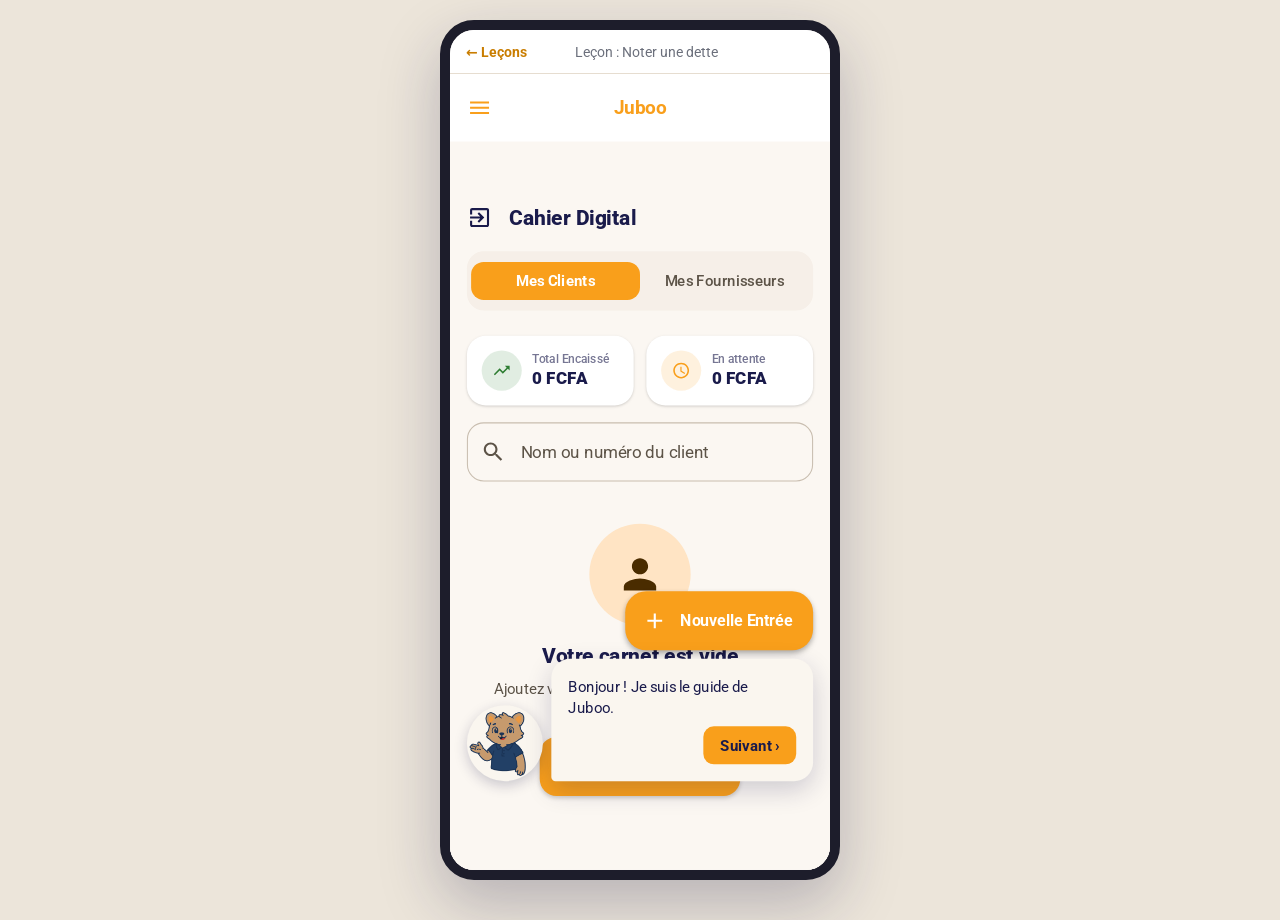
==== commit eb74fc15: "Le simulateur a les memes tailles de texte que l'application, et le lien un apercu - Les titres et l" ====
--- a/jouer.html
+++ b/jouer.html
@@ -6,6 +6,16 @@
 <title>Leçon — Juboo</title>
 <meta name="theme-color" content="#FFFFFF">
 <link rel="icon" href="assets/logo.png">
+<meta name="description" content="Une leçon de Juboo à jouer dans le navigateur : l'écran fonctionne comme l'application, et le guide vous corrige si vous vous trompez.">
+<meta property="og:type" content="website">
+<meta property="og:locale" content="fr_FR">
+<meta property="og:site_name" content="Juboo">
+<meta property="og:title" content="Essayez Juboo — une leçon, sans rien installer">
+<meta property="og:description" content="L'écran fonctionne comme l'application : écrivez, touchez, trompez-vous. Le guide vous corrige.">
+<meta property="og:image" content="https://it7674007-png.github.io/juboo-website/assets/partage.jpg">
+<meta property="og:image:width" content="1200">
+<meta property="og:image:height" content="630">
+<meta name="twitter:card" content="summary_large_image">
 <link rel="preconnect" href="https://fonts.googleapis.com">
 <link rel="preconnect" href="https://fonts.gstatic.com" crossorigin>
 <link href="https://fonts.googleapis.com/css2?family=Roboto:wght@400;500;700;900&display=swap" rel="stylesheet">
--- a/assets/simulateur.css
+++ b/assets/simulateur.css
@@ -53,7 +53,7 @@
 .barre-app{height:64px;flex:none;background:#fff;display:flex;align-items:center;
   justify-content:space-between;padding:0 4px;position:relative}
 .barre-app .nom{position:absolute;left:0;right:0;text-align:center;color:var(--orange);
-  font-weight:700;font-size:22px;line-height:28px;pointer-events:none}
+  font-weight:700;font-size:18px;line-height:24px;pointer-events:none}
 .bouton-icone{width:48px;height:48px;display:grid;place-items:center;border:0;background:none;
   border-radius:50%;padding:0;position:relative;flex:none}
 .bouton-icone:active{background:rgba(26,27,75,.08)}
@@ -71,12 +71,13 @@
 
 /* L'en-tête d'un espace : la porte de sortie, puis le titre. */
 .entete{display:flex;align-items:center;height:64px;margin-top:40px;padding:0 4px;flex:none}
-.entete h1{margin:0 0 0 8px;font-weight:900;color:var(--encre);white-space:nowrap;overflow:hidden;
+.entete h1{margin:0 0 0 4px;color:var(--encre);white-space:nowrap;overflow:hidden;
   text-overflow:ellipsis}
-.t22{font-size:22px;line-height:28px}.t24{font-size:24px;line-height:32px}.t28{font-size:28px;line-height:36px}
+/* Type.kt : titleLarge 18/24, headlineSmall 20/26, headlineMedium 24/30. */
+.t22{font-size:18px;line-height:24px;font-weight:900}.t24{font-size:20px;line-height:26px;font-weight:800}.t28{font-size:24px;line-height:30px;letter-spacing:-.3px;font-weight:900}
 /* La barre d'un écran de détail : retour, titre, actions. */
 .barre-detail{display:flex;align-items:center;height:64px;padding:0 4px;flex:none}
-.barre-detail h1{flex:1;margin:0 0 0 8px;font-size:22px;line-height:28px;font-weight:900;
+.barre-detail h1{flex:1;margin:0 0 0 4px;font-size:18px;line-height:24px;font-weight:900;
   white-space:nowrap;overflow:hidden;text-overflow:ellipsis}
 
 /* ---- Onglets ---- */
@@ -98,8 +99,8 @@
 .resume{display:flex;gap:12px;padding:24px 16px 8px}
 .resume .carte{flex:1;border-radius:18px;padding:14px;display:flex;align-items:center;gap:10px;min-width:0}
 .pastille{width:38px;height:38px;border-radius:50%;display:grid;place-items:center;flex:none}
-.resume .libelle{font-size:11px;line-height:16px;font-weight:500;color:rgba(26,27,75,.6)}
-.resume .valeur{font-size:16px;line-height:24px;font-weight:900}
+.resume .libelle{font-size:11px;line-height:15px;font-weight:500;color:rgba(26,27,75,.6)}
+.resume .valeur{font-size:16px;line-height:22px;font-weight:900}
 .recherche{margin:8px 16px;height:56px;border:1px solid var(--contour);border-radius:16px;display:flex;
   align-items:center;gap:12px;padding:0 12px;flex:none;background:transparent}
 .recherche:focus-within{border:2px solid var(--orange);padding:0 11px}
@@ -110,7 +111,7 @@
 .client .haut{display:flex;align-items:center;gap:12px}
 .initiale{width:44px;height:44px;border-radius:50%;background:#FEF3E3;color:var(--orange);font-weight:900;
   font-size:16px;display:grid;place-items:center;flex:none}
-.client .nom{font-size:16px;line-height:24px;font-weight:700;white-space:nowrap;overflow:hidden;text-overflow:ellipsis}
+.client .nom{font-size:16px;line-height:22px;font-weight:700;white-space:nowrap;overflow:hidden;text-overflow:ellipsis}
 .gris60{color:rgba(26,27,75,.6)}
 .petit{font-size:12px;line-height:16px}
 .badge{display:inline-flex;align-items:center;gap:6px;border-radius:8px;padding:4px 8px;font-size:10px;
@@ -121,12 +122,12 @@
 /* ---- États vides ---- */
 .vide{padding:32px 24px;display:flex;flex-direction:column;align-items:center;gap:16px;text-align:center}
 .vide .rond{width:96px;height:96px;border-radius:50%;background:#FFE4C4;color:#4A2C00;display:grid;place-items:center}
-.vide h2{margin:0;font-size:24px;line-height:32px;font-weight:700}
+.vide h2{margin:0;font-size:20px;line-height:26px;font-weight:800}
 .vide p{margin:8px 0 0;font-size:14px;line-height:20px;color:var(--var)}
 .centre{flex:1;display:flex;align-items:center;justify-content:center}
 
 /* ---- Boutons ---- */
-.principal{height:56px;border:0;border-radius:16px;background:var(--orange);color:#fff;font-weight:700;font-size:16px;
+.principal{height:56px;border:0;border-radius:16px;background:var(--orange);color:#fff;font-weight:700;font-size:15px;
   padding:0 24px;display:inline-flex;align-items:center;justify-content:center;gap:8px;position:relative;
   box-shadow:0 2px 4px rgba(0,0,0,.18)}
 .secondaire{height:56px;border:0;border-radius:16px;background:var(--sec);color:var(--encre);font-weight:700;
@@ -143,7 +144,7 @@
 .fab{position:absolute;right:16px;bottom:16px;border:0;background:var(--orange);color:#fff;display:flex;
   align-items:center;justify-content:center;box-shadow:0 3px 6px rgba(0,0,0,.2),0 2px 4px rgba(0,0,0,.14);
   transform:translateY(calc(-1 * var(--leve)));transition:transform .25s;z-index:3}
-.fab.etendu{height:56px;border-radius:20px;padding:0 20px 0 16px;gap:12px;font-weight:700;font-size:16px}
+.fab.etendu{height:56px;border-radius:20px;padding:0 20px 0 16px;gap:12px;font-weight:700;font-size:15px}
 .fab.rond{width:56px;height:56px;border-radius:16px}
 .fab.grand{width:96px;height:96px;border-radius:24px}
 
@@ -167,7 +168,7 @@
 @keyframes apparait{from{opacity:0}}
 .dlg{width:320px;max-height:100%;background:var(--dlg);border-radius:28px;display:flex;flex-direction:column;
   padding:24px 0;box-shadow:0 8px 24px rgba(0,0,0,.25)}
-.dlg h2{margin:0 24px 16px;font-size:24px;line-height:32px;font-weight:700;color:var(--encre)}
+.dlg h2{margin:0 24px 16px;font-size:20px;line-height:26px;font-weight:800;color:var(--encre)}
 .dlg h2.noir{font-weight:900}
 .dlg .corps{flex:1 1 auto;min-height:0;overflow-y:auto;padding:0 24px;color:var(--var);font-size:14px;line-height:20px;
   display:flex;flex-direction:column;overscroll-behavior:contain}
@@ -177,9 +178,9 @@
 .g8{gap:8px}.g12{gap:12px}.g14{gap:14px}.g16{gap:16px}
 .etiquette{font-size:12px;line-height:16px;font-weight:700;color:var(--var)}
 .etiquette.l{font-size:14px;line-height:20px}
-.aide-champ{font-size:12px;line-height:16px;color:var(--var);padding:4px 16px 0}
+.aide-champ{font-size:12px;line-height:18px;color:var(--var);padding:4px 16px 0}
 .aide-champ.erreur-champ{color:#B3261E}
-.note-petite{font-size:11px;line-height:16px;font-weight:500;color:rgba(26,27,75,.6)}
+.note-petite{font-size:11px;line-height:15px;font-weight:500;color:rgba(26,27,75,.6)}
 .ligne-entre{display:flex;justify-content:space-between;align-items:baseline;gap:8px}
 .menu-deroulant{position:absolute;right:8px;top:92px;background:#F3EDF7;border-radius:4px;min-width:220px;padding:8px 0;
   box-shadow:0 4px 12px rgba(0,0,0,.25);z-index:25}
@@ -192,7 +193,9 @@
  * Vide et sans le doigt dessus, le libellé est DANS le champ, et il peut tenir sur deux lignes
  * comme dans l'application (« Numéro Wave/OM du gestionnaire »). Dès qu'on y touche, ou qu'il
  * contient quelque chose, il monte sur le trait du haut. */
-.champ{position:relative;border-radius:12px;min-height:56px;display:flex;align-items:center}
+/* Comme l'OutlinedTextField de Material : 8 points réservés au-dessus du cadre pour le libellé
+   qui monte. Sans eux, chaque champ remontait le formulaire de 8 points par rapport à l'appli. */
+.champ{position:relative;border-radius:12px;min-height:56px;display:flex;align-items:center;margin-top:8px}
 .champ::before{content:"";position:absolute;inset:0;border:1px solid var(--contour);border-radius:inherit;pointer-events:none}
 .champ.focus::before{border:2px solid var(--orange)}
 .champ.erreur::before{border-color:#B3261E}
@@ -224,7 +227,7 @@
 .puces{display:flex;flex-wrap:wrap;column-gap:8px}
 .puce{height:48px;border:0;background:none;padding:0;display:flex;align-items:center}
 .puce span{height:32px;display:flex;align-items:center;gap:8px;padding:0 16px;border:1px solid var(--contour);border-radius:8px;
-  font-size:14px;line-height:20px;font-weight:500;color:var(--var)}
+  font-size:14px;line-height:18px;font-weight:600;color:var(--var)}
 /* Sans coche : les puces de l'application n'ont pas d'icône, la couleur suffit. */
 .puce.choisie span{background:var(--sec);border-color:transparent;color:var(--encre)}
 
@@ -255,6 +258,14 @@
 .toast{position:absolute;left:50%;bottom:72px;transform:translateX(-50%);background:rgba(50,50,50,.92);color:#fff;
   font-size:14px;line-height:20px;padding:10px 16px;border-radius:22px;max-width:300px;width:max-content;text-align:center;
   z-index:60;animation:apparait .2s ease-out;pointer-events:none}
+
+/* ---- Le message d'un bouton que la leçon ne couvre pas ---- */
+.hors-lecon{position:absolute;left:16px;right:16px;bottom:96px;z-index:60;background:var(--encre);color:#fff;
+  border-radius:16px;padding:12px 14px;display:flex;gap:12px;align-items:flex-start;font-size:13px;line-height:18px;
+  box-shadow:0 10px 30px rgba(26,27,75,.35);animation:apparait .2s ease-out;cursor:pointer}
+.hors-lecon img{width:36px;height:36px;border-radius:50%;background:var(--creme);flex:none}
+.hors-lecon b{display:block;margin-top:4px;color:#FFD08A;font-weight:700}
+button.badge{border:0;font-family:inherit;cursor:pointer}
 
 /* ---- La notification d'un paiement, qui glisse du haut ---- */
 .notif{position:absolute;left:12px;right:12px;top:8px;z-index:55;background:#fff;border-radius:16px;
@@ -309,8 +320,7 @@
 .bande-hote{flex:none;padding:0 12px 8px}
 .bande-hote:empty{display:none}
 .ecran-bande{padding:0 8px 4px}
-.fiche-hote{margin-bottom:12px}
-.fiche-hote:empty{display:none}
+.fiche-hote{margin-bottom:16px}
 .bande{display:flex;align-items:center;gap:8px;background:var(--creme);border-radius:16px;padding:8px 12px;
   box-shadow:0 4px 10px rgba(26,27,75,.18);color:var(--encre);font-size:12px;line-height:16px;border:0;width:100%;text-align:left}
 .bande img{width:40px;height:40px;border-radius:50%;flex:none;background:#fff}
